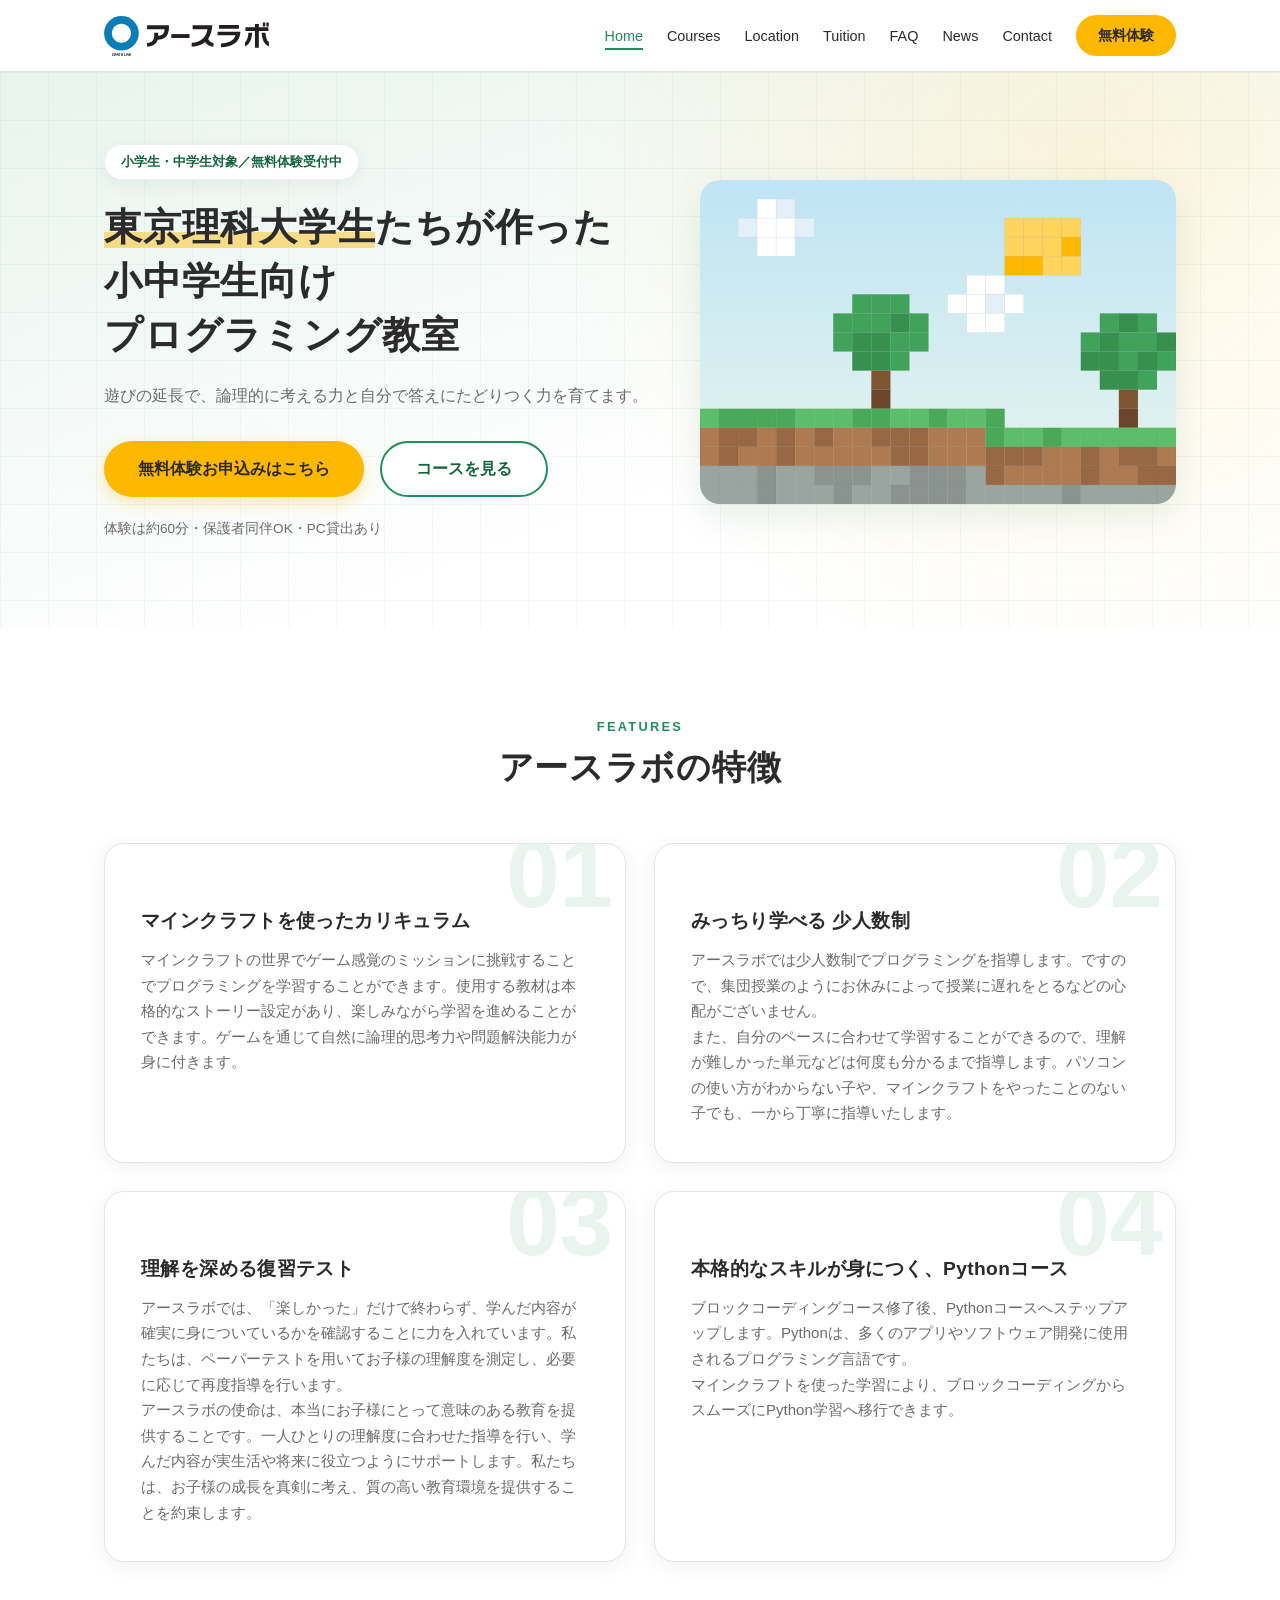
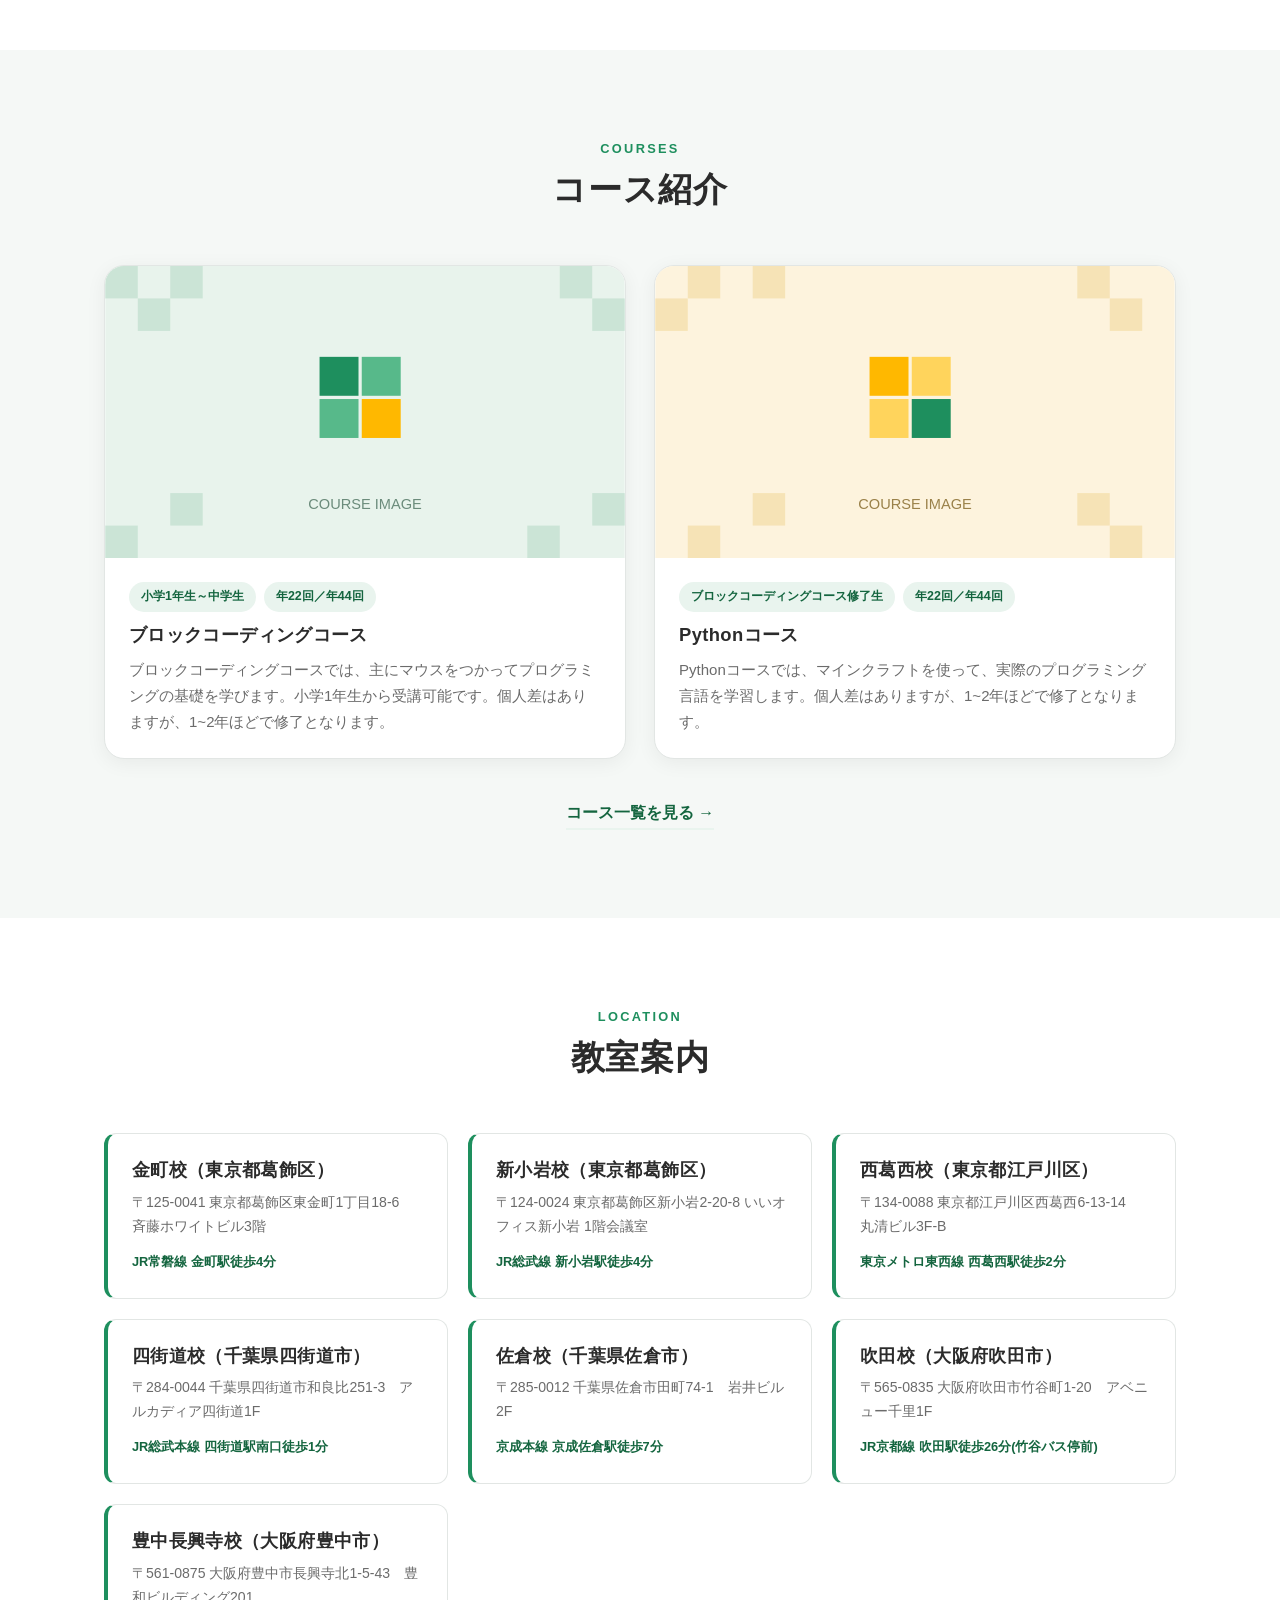
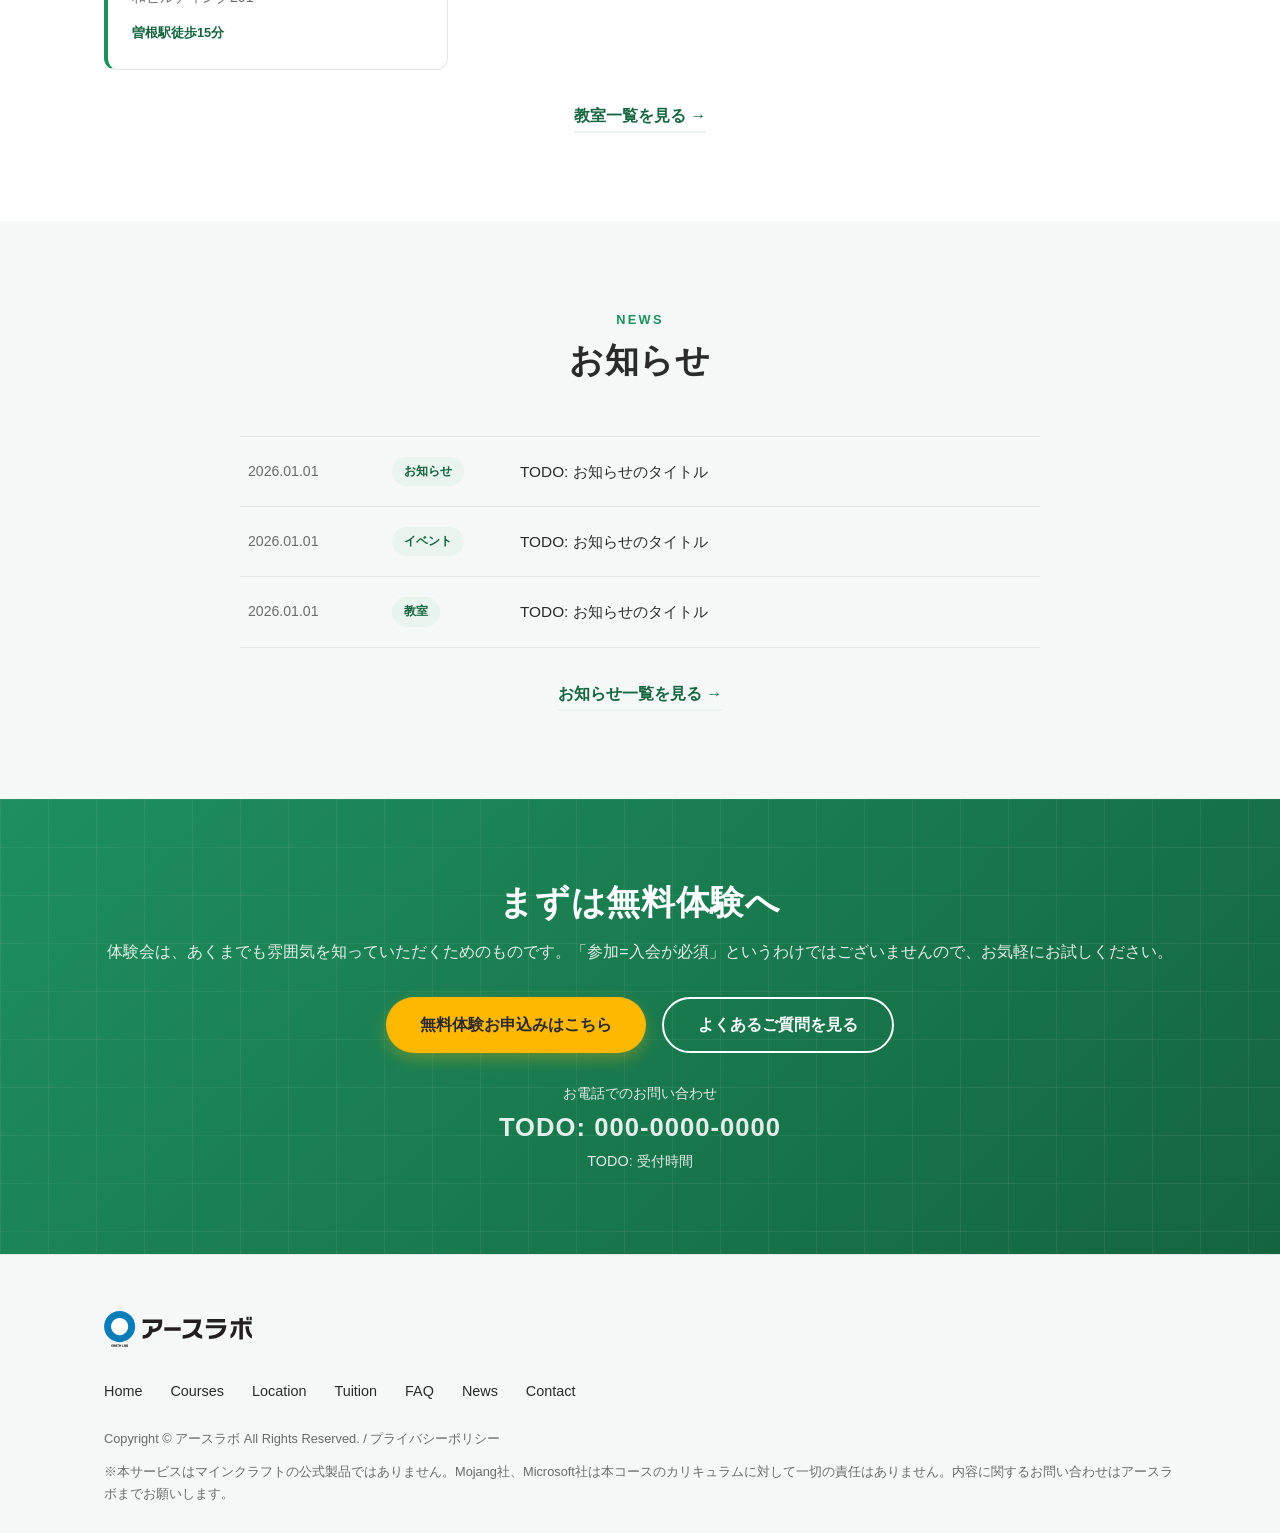
==== index.html @ a2cc14bd "AIコース追加" ====
<!DOCTYPE html>
<html lang="ja">
<head>
  <meta charset="UTF-8" />
  <meta name="viewport" content="width=device-width, initial-scale=1.0" />
  <title>トップページ｜アースラボ</title>
  <meta name="description" content="マインクラフトで学ぶ、アースラボのプログラミングスクール。" />
  <link rel="stylesheet" href="css/reset.css" />
  <link rel="stylesheet" href="css/style.css" />
  <link rel="icon" href="images/logo/favicon.svg" type="image/svg+xml" />
  <link rel="apple-touch-icon" href="images/logo/apple-touch-icon.png" />
</head>
<body>
  <header class="site-header">
    <div class="container">
      <a href="index.html" class="site-logo"><img src="images/logo/earth-lab-logo.svg" alt="アースラボ" width="725" height="176"></a>
      <button class="nav-toggle" aria-label="メニューを開く" aria-expanded="false">
        <span></span><span></span><span></span>
      </button>
      <ul class="site-nav" role="list">
        <li><a href="index.html" aria-current="page">Home</a></li>
        <li><a href="courses.html">Courses</a></li>
        <li><a href="locations.html">Location</a></li>
        <li><a href="tuition.html">Tuition</a></li>
        <li><a href="faq.html">FAQ</a></li>
        <li><a href="news.html">News</a></li>
        <li><a href="contact.html">Contact</a></li>
      </ul>
      <a href="contact.html" class="button button--sm header-cta" data-trial-trigger>無料体験</a>
    </div>
  </header>

  <main>
    <section class="hero">
      <div class="container">
        <div class="hero__copy">
          <p class="hero__badge">小学生・中学生対象／無料体験受付中</p>
          <h1><span class="marker">東京理科大学生</span>たちが作った<br />小中学生向け<br />プログラミング教室</h1>
          <p class="hero__lead">
            遊びの延長で、論理的に考える力と自分で答えにたどりつく力を育てます。
          </p>
          <div class="hero__actions">
            <a href="contact.html" class="button" data-trial-trigger>無料体験お申込みはこちら</a>
            <a href="courses.html" class="button button--ghost">コースを見る</a>
          </div>
          <p class="hero__note">体験は約60分・保護者同伴OK・PC貸出あり</p>
        </div>
        <div class="hero__visual">
          <!-- TODO: 教室・授業風景の写真に差し替える -->
          <img src="images/hero/hero-illustration.svg" alt="ブロックで作られた風景のイラスト" />
        </div>
      </div>
    </section>

    <section class="section">
      <div class="container">
        <div class="section-head">
          <p class="section-head__en">Features</p>
          <h2 class="section-head__ja">アースラボの特徴</h2>
        </div>
        <div class="feature-grid">
          <div class="feature-card">
            <p class="feature-number">01</p>
            <h3>マインクラフトを使ったカリキュラム</h3>
            <p>マインクラフトの世界でゲーム感覚のミッションに挑戦することでプログラミングを学習することができます。使用する教材は本格的なストーリー設定があり、楽しみながら学習を進めることができます。ゲームを通じて自然に論理的思考力や問題解決能力が身に付きます。</p>
          </div>
          <div class="feature-card">
            <p class="feature-number">02</p>
            <h3>みっちり学べる 少人数制</h3>
            <p>アースラボでは少人数制でプログラミングを指導します。ですので、集団授業のようにお休みによって授業に遅れをとるなどの心配がございません。</p>
            <p>また、自分のペースに合わせて学習することができるので、理解が難しかった単元などは何度も分かるまで指導します。パソコンの使い方がわからない子や、マインクラフトをやったことのない子でも、一から丁寧に指導いたします。</p>
          </div>
          <div class="feature-card">
            <p class="feature-number">03</p>
            <h3>理解を深める復習テスト</h3>
            <p>アースラボでは、「楽しかった」だけで終わらず、学んだ内容が確実に身についているかを確認することに力を入れています。私たちは、ペーパーテストを用いてお子様の理解度を測定し、必要に応じて再度指導を行います。</p>
            <p>アースラボの使命は、本当にお子様にとって意味のある教育を提供することです。一人ひとりの理解度に合わせた指導を行い、学んだ内容が実生活や将来に役立つようにサポートします。私たちは、お子様の成長を真剣に考え、質の高い教育環境を提供することを約束します。</p>
          </div>
          <div class="feature-card">
            <p class="feature-number">04</p>
            <h3>本格的なスキルが身につく、Pythonコース</h3>
            <p>ブロックコーディングコース修了後、Pythonコースへステップアップします。Pythonは、多くのアプリやソフトウェア開発に使用されるプログラミング言語です。</p>
            <p>マインクラフトを使った学習により、ブロックコーディングからスムーズにPython学習へ移行できます。</p>
          </div>
        </div>
      </div>
    </section>

    <section class="section section--alt">
      <div class="container">
        <div class="section-head">
          <p class="section-head__en">Courses</p>
          <h2 class="section-head__ja">コース紹介</h2>
        </div>
        <div class="card-grid">
          <div class="card">
            <img src="images/courses/placeholder-01.svg" alt="ブロックコーディングの学習画面" />
            <div class="card-body">
              <div class="tag-list">
                <span class="tag">小学1年生～中学生</span>
                <span class="tag">年22回／年44回</span>
              </div>
              <h3>ブロックコーディングコース</h3>
              <p>ブロックコーディングコースでは、主にマウスをつかってプログラミングの基礎を学びます。小学1年生から受講可能です。個人差はありますが、1~2年ほどで修了となります。</p>
            </div>
          </div>
          <div class="card">
            <img src="images/courses/placeholder-02.svg" alt="Pythonの学習画面" />
            <div class="card-body">
              <div class="tag-list">
                <span class="tag">ブロックコーディングコース修了生</span>
                <span class="tag">年22回／年44回</span>
              </div>
              <h3>Pythonコース</h3>
              <p>Pythonコースでは、マインクラフトを使って、実際のプログラミング言語を学習します。個人差はありますが、1~2年ほどで修了となります。</p>
            </div>
          </div>
        </div>
        <p class="text-center" style="margin-top:40px;"><a href="courses.html" class="link-more">コース一覧を見る →</a></p>
      </div>
    </section>

    <section class="section">
      <div class="container">
        <div class="section-head">
          <p class="section-head__en">Location</p>
          <h2 class="section-head__ja">教室案内</h2>
        </div>
        <div class="location-grid">
          <a href="locations.html" class="location-card">
            <h3>金町校（東京都葛飾区）</h3>
            <p>〒125-0041 東京都葛飾区東金町1丁目18-6　斉藤ホワイトビル3階</p>
            <span class="station">JR常磐線 金町駅徒歩4分</span>
          </a>
          <a href="locations.html" class="location-card">
            <h3>新小岩校（東京都葛飾区）</h3>
            <p>〒124-0024 東京都葛飾区新小岩2-20-8 いいオフィス新小岩 1階会議室</p>
            <span class="station">JR総武線 新小岩駅徒歩4分</span>
          </a>
          <a href="locations.html" class="location-card">
            <h3>西葛西校（東京都江戸川区）</h3>
            <p>〒134-0088 東京都江戸川区西葛西6-13-14　丸清ビル3F-B</p>
            <span class="station">東京メトロ東西線 西葛西駅徒歩2分</span>
          </a>
          <a href="locations.html" class="location-card">
            <h3>四街道校（千葉県四街道市）</h3>
            <p>〒284-0044 千葉県四街道市和良比251-3　アルカディア四街道1F</p>
            <span class="station">JR総武本線 四街道駅南口徒歩1分</span>
          </a>
          <a href="locations.html" class="location-card">
            <h3>佐倉校（千葉県佐倉市）</h3>
            <p>〒285-0012 千葉県佐倉市田町74-1　岩井ビル2F</p>
            <span class="station">京成本線 京成佐倉駅徒歩7分</span>
          </a>
          <a href="locations.html" class="location-card">
            <h3>吹田校（大阪府吹田市）</h3>
            <p>〒565-0835 大阪府吹田市竹谷町1-20　アベニュー千里1F</p>
            <span class="station">JR京都線 吹田駅徒歩26分(竹谷バス停前)</span>
          </a>
          <a href="locations.html" class="location-card">
            <h3>豊中長興寺校（大阪府豊中市）</h3>
            <p>〒561-0875 大阪府豊中市長興寺北1-5-43　豊和ビルディング201</p>
            <span class="station">曽根駅徒歩15分</span>
          </a>
        </div>
        <p class="text-center" style="margin-top:32px;"><a href="locations.html" class="link-more">教室一覧を見る →</a></p>
      </div>
    </section>

    <section class="section section--alt">
      <div class="container">
        <div class="section-head">
          <p class="section-head__en">News</p>
          <h2 class="section-head__ja">お知らせ</h2>
        </div>
        <ul class="news-list" role="list">
          <!-- TODO: 最新のお知らせ3件に差し替える -->
          <li class="news-item">
            <a href="news.html">
              <time datetime="2026-01-01">2026.01.01</time>
              <span class="tag">お知らせ</span>
              <span class="news-title">TODO: お知らせのタイトル</span>
            </a>
          </li>
          <li class="news-item">
            <a href="news.html">
              <time datetime="2026-01-01">2026.01.01</time>
              <span class="tag">イベント</span>
              <span class="news-title">TODO: お知らせのタイトル</span>
            </a>
          </li>
          <li class="news-item">
            <a href="news.html">
              <time datetime="2026-01-01">2026.01.01</time>
              <span class="tag">教室</span>
              <span class="news-title">TODO: お知らせのタイトル</span>
            </a>
          </li>
        </ul>
        <p class="text-center" style="margin-top:32px;"><a href="news.html" class="link-more">お知らせ一覧を見る →</a></p>
      </div>
    </section>

    <section class="cta">
      <div class="container">
        <h2>まずは無料体験へ</h2>
        <p class="cta__lead">体験会は、あくまでも雰囲気を知っていただくためのものです。「参加=入会が必須」というわけではございませんので、お気軽にお試しください。</p>
        <div class="cta__actions">
          <a href="contact.html" class="button" data-trial-trigger>無料体験お申込みはこちら</a>
          <a href="faq.html" class="button button--outline">よくあるご質問を見る</a>
        </div>
        <p class="cta__tel">
          お電話でのお問い合わせ
          <strong>TODO: 000-0000-0000</strong>
          TODO: 受付時間
        </p>
      </div>
    </section>
  </main>

  <footer class="site-footer">
    <div class="container">
      <a href="index.html" class="footer-logo"><img src="images/logo/earth-lab-logo.svg" alt="アースラボ" width="725" height="176"></a>
      <nav aria-label="フッターナビゲーション">
        <a href="index.html">Home</a>
        <a href="courses.html">Courses</a>
        <a href="locations.html">Location</a>
        <a href="tuition.html">Tuition</a>
        <a href="faq.html">FAQ</a>
        <a href="news.html">News</a>
        <a href="contact.html">Contact</a>
      </nav>
      <small>Copyright &copy; アースラボ All Rights Reserved. / <a href="#">プライバシーポリシー</a></small>
      <small class="disclaimer">
        ※本サービスはマインクラフトの公式製品ではありません。Mojang社、Microsoft社は本コースのカリキュラムに対して一切の責任はありません。内容に関するお問い合わせはアースラボまでお願いします。
      </small>
    </div>
  </footer>

  <script src="js/trial-schools.js?v=20260926"></script>
  <script src="js/main.js?v=20260926"></script>
</body>
</html>
---- css/style.css ----
/* ==========================================================================
   アースラボ 共通スタイル
   TODO: ブランドカラー・フォント・実際の画像に合わせて調整すること
   ========================================================================== */

:root {
  /* Colors（仮） */
  --color-primary: #1e8f5e;
  --color-primary-dark: #14653f;
  --color-primary-tint: #e9f4ee;
  --color-accent: #ffb800;
  --color-accent-dark: #e0a000;
  --color-text: #2b2b2b;
  --color-text-light: #6b6b6b;
  --color-bg: #ffffff;
  --color-bg-alt: #f5f8f6;
  --color-border: #e2e6e4;

  /* Type */
  --font-base: "Hiragino Kaku Gothic ProN", "Hiragino Sans", "Noto Sans JP", sans-serif;
  --font-en: "Helvetica Neue", Arial, sans-serif;

  /* Layout */
  --max-width: 1120px;
  --header-height: 72px;
  --radius: 12px;
  --radius-lg: 20px;
  --shadow: 0 4px 20px rgba(0, 0, 0, 0.06);
  --shadow-lg: 0 12px 36px rgba(20, 101, 63, 0.1);
}

body {
  font-family: var(--font-base);
  color: var(--color-text);
  background: var(--color-bg);
}

h1, h2, h3, h4 {
  line-height: 1.4;
  letter-spacing: 0.02em;
}

.container {
  max-width: var(--max-width);
  margin-inline: auto;
  padding-inline: 24px;
}

/* --- Buttons ---------------------------------------------------------- */
.button {
  display: inline-flex;
  align-items: center;
  justify-content: center;
  gap: 8px;
  padding: 15px 34px;
  border-radius: 999px;
  background: var(--color-accent);
  color: var(--color-text);
  font-weight: 700;
  line-height: 1.4;
  box-shadow: 0 6px 16px rgba(255, 184, 0, 0.3);
  transition: transform 0.15s ease, box-shadow 0.15s ease, background 0.15s ease;
}

.button:hover {
  background: var(--color-accent-dark);
  transform: translateY(-2px);
  box-shadow: 0 10px 22px rgba(255, 184, 0, 0.35);
}

.button--outline {
  background: transparent;
  border: 2px solid #fff;
  color: #fff;
  box-shadow: none;
}

.button--outline:hover {
  background: #fff;
  color: var(--color-primary-dark);
  box-shadow: none;
}

/* 白背景の上で使う線ボタン */
.button--ghost {
  background: #fff;
  border: 2px solid var(--color-primary);
  color: var(--color-primary-dark);
  box-shadow: none;
}

.button--ghost:hover {
  background: var(--color-primary-tint);
  box-shadow: none;
}

.button--sm {
  padding: 10px 22px;
  font-size: 0.9rem;
  box-shadow: none;
}

/* テキストリンク（→付き） */
.link-more {
  display: inline-flex;
  align-items: center;
  gap: 6px;
  font-weight: 700;
  color: var(--color-primary-dark);
  border-bottom: 2px solid var(--color-primary-tint);
  padding-bottom: 2px;
  transition: border-color 0.15s ease, gap 0.15s ease;
}

.link-more:hover {
  border-color: var(--color-primary);
  gap: 12px;
}

.text-center {
  text-align: center;
}

/* --- Header / Nav --------------------------------------------------- */
.site-header {
  position: sticky;
  top: 0;
  z-index: 100;
  height: var(--header-height);
  display: flex;
  align-items: center;
  background: rgba(255, 255, 255, 0.94);
  backdrop-filter: blur(8px);
  border-bottom: 1px solid var(--color-border);
}

.site-header .container {
  display: flex;
  align-items: center;
  gap: 24px;
  width: 100%;
}

.site-logo {
  font-weight: 700;
  font-size: 1.25rem;
  color: var(--color-primary-dark);
  margin-right: auto;
  flex-shrink: 0;
}

.site-logo img {
  display: block;
  width: auto;
  height: 40px;
}

@media (max-width: 480px) {
  .site-logo img {
    height: 32px;
  }
}

.site-nav {
  display: flex;
  gap: 24px;
}

.site-nav a {
  position: relative;
  font-size: 0.9rem;
  font-weight: 500;
  white-space: nowrap;
}

.site-nav a::after {
  content: "";
  position: absolute;
  left: 0;
  right: 0;
  bottom: -6px;
  height: 2px;
  background: var(--color-primary);
  transform: scaleX(0);
  transition: transform 0.2s ease;
}

.site-nav a:hover::after,
.site-nav a[aria-current="page"]::after {
  transform: scaleX(1);
}

.site-nav a[aria-current="page"] {
  color: var(--color-primary);
}

.header-cta {
  white-space: nowrap;
}

.nav-toggle {
  display: none;
  flex-direction: column;
  gap: 5px;
  padding: 8px;
}

.nav-toggle span {
  width: 24px;
  height: 2px;
  background: var(--color-text);
  transition: transform 0.2s ease, opacity 0.2s ease;
}

.nav-toggle[aria-expanded="true"] span:nth-child(1) {
  transform: translateY(7px) rotate(45deg);
}

.nav-toggle[aria-expanded="true"] span:nth-child(2) {
  opacity: 0;
}

.nav-toggle[aria-expanded="true"] span:nth-child(3) {
  transform: translateY(-7px) rotate(-45deg);
}

@media (max-width: 1040px) {
  .header-cta {
    display: none;
  }
}

@media (max-width: 860px) {
  .site-nav {
    position: fixed;
    top: var(--header-height);
    left: 0;
    right: 0;
    background: var(--color-bg);
    flex-direction: column;
    gap: 0;
    max-height: 0;
    overflow: hidden;
    border-bottom: 1px solid var(--color-border);
    transition: max-height 0.25s ease;
  }

  .site-nav.is-open {
    max-height: 480px;
  }

  .site-nav a {
    display: block;
    padding: 14px 24px;
    border-top: 1px solid var(--color-border);
  }

  .site-nav a::after {
    display: none;
  }

  .nav-toggle {
    display: flex;
  }
}

/* --- Hero ------------------------------------------------------------ */
.hero {
  position: relative;
  overflow: hidden;
  padding: 72px 0 88px;
  background:
    radial-gradient(circle at 85% 15%, rgba(255, 184, 0, 0.12), transparent 45%),
    linear-gradient(160deg, var(--color-primary-tint), var(--color-bg) 65%);
}

/* 背景のブロック格子（マイクラのモチーフ） */
.hero::before {
  content: "";
  position: absolute;
  inset: 0;
  background-image:
    linear-gradient(rgba(30, 143, 94, 0.06) 1px, transparent 1px),
    linear-gradient(90deg, rgba(30, 143, 94, 0.06) 1px, transparent 1px);
  background-size: 48px 48px;
  pointer-events: none;
}

.hero .container {
  position: relative;
  display: grid;
  grid-template-columns: 1.15fr 1fr;
  align-items: center;
  gap: 48px;
}

.hero__badge {
  display: inline-block;
  padding: 6px 16px;
  border-radius: 999px;
  background: #fff;
  border: 1px solid var(--color-primary-tint);
  color: var(--color-primary-dark);
  font-size: 0.82rem;
  font-weight: 700;
  margin-bottom: 20px;
  box-shadow: var(--shadow);
}

.hero h1 {
  font-size: clamp(1.7rem, 3vw, 2.6rem);
  line-height: 1.4;
  margin-bottom: 20px;
}

.hero h1 .marker {
  background: linear-gradient(transparent 62%, rgba(255, 184, 0, 0.45) 62%);
}

.hero__lead {
  color: var(--color-text-light);
  max-width: 34em;
  margin-bottom: 32px;
}

.hero__actions {
  display: flex;
  flex-wrap: wrap;
  gap: 16px;
}

.hero__note {
  margin-top: 20px;
  font-size: 0.85rem;
  color: var(--color-text-light);
}

.hero__visual {
  border-radius: var(--radius-lg);
  overflow: hidden;
  box-shadow: var(--shadow-lg);
}

.hero__visual img {
  width: 100%;
}

@media (max-width: 860px) {
  .hero {
    padding: 48px 0 64px;
  }

  .hero .container {
    grid-template-columns: 1fr;
    gap: 36px;
  }

  .hero__actions .button {
    flex: 1 1 100%;
  }
}

/* --- Section generic --------------------------------------------------- */
.section {
  padding: 88px 0;
}

.section--alt {
  background: var(--color-bg-alt);
}

.section-head {
  text-align: center;
  margin-bottom: 52px;
}

.section-head__en {
  font-family: var(--font-en);
  font-size: 0.8rem;
  font-weight: 700;
  letter-spacing: 0.18em;
  text-transform: uppercase;
  color: var(--color-primary);
  margin-bottom: 6px;
}

.section-head__ja {
  font-size: clamp(1.5rem, 3vw, 2.1rem);
}

.section-head__lead {
  margin-top: 16px;
  color: var(--color-text-light);
}

/* 旧マークアップ互換 */
.section-title {
  text-align: center;
  font-size: clamp(1.4rem, 3vw, 2rem);
  margin-bottom: 48px;
}

/* --- Features (craft-plus.jp 参考) -------------------------------------- */
.feature-grid {
  display: grid;
  grid-template-columns: repeat(2, 1fr);
  gap: 28px;
}

.feature-card {
  position: relative;
  overflow: hidden;
  background: var(--color-bg);
  border: 1px solid var(--color-border);
  border-radius: var(--radius-lg);
  padding: 64px 36px 36px;
  box-shadow: var(--shadow);
  transition: transform 0.2s ease, box-shadow 0.2s ease;
}

.feature-card:hover {
  transform: translateY(-4px);
  box-shadow: var(--shadow-lg);
}

/* 背景に大きく敷く連番 */
.feature-card .feature-number {
  position: absolute;
  top: -18px;
  right: 12px;
  font-family: var(--font-en);
  font-size: 6rem;
  font-weight: 700;
  line-height: 1;
  color: var(--color-primary-tint);
  pointer-events: none;
}

.feature-card h3 {
  position: relative;
  font-size: 1.2rem;
  margin-bottom: 12px;
}

.feature-card p {
  position: relative;
  color: var(--color-text-light);
  font-size: 0.94rem;
}

@media (max-width: 720px) {
  .feature-grid {
    grid-template-columns: 1fr;
    gap: 20px;
  }

  .feature-card {
    padding: 64px 24px 28px;
  }
}

/* --- Cards / Locations / Courses ---------------------------------------- */
.card-grid {
  display: grid;
  grid-template-columns: repeat(auto-fit, minmax(280px, 1fr));
  gap: 28px;
}

.card {
  display: flex;
  flex-direction: column;
  border: 1px solid var(--color-border);
  border-radius: var(--radius-lg);
  overflow: hidden;
  background: var(--color-bg);
  box-shadow: var(--shadow);
  transition: transform 0.2s ease, box-shadow 0.2s ease;
}

.card:hover {
  transform: translateY(-4px);
  box-shadow: var(--shadow-lg);
}

.card img {
  aspect-ratio: 16 / 9;
  object-fit: cover;
  width: 100%;
}

.card-body {
  padding: 24px;
  display: flex;
  flex-direction: column;
  gap: 10px;
  flex: 1;
}

.card-body h3 {
  font-size: 1.15rem;
}

.card-body p {
  color: var(--color-text-light);
  font-size: 0.94rem;
}

.tag-list {
  display: flex;
  flex-wrap: wrap;
  gap: 8px;
}

.tag {
  display: inline-block;
  padding: 4px 12px;
  border-radius: 999px;
  background: var(--color-primary-tint);
  color: var(--color-primary-dark);
  font-size: 0.78rem;
  font-weight: 700;
}

/* 詳細モーダルを開くカード：ボタンの当たり判定をカード全体に広げる */
.card--clickable {
  position: relative;
  cursor: pointer;
}

.card__more {
  align-self: flex-start;
  margin-top: auto;
  padding-bottom: 2px;
  border-bottom: 2px solid var(--color-primary-tint);
  color: var(--color-primary-dark);
  font-weight: 700;
  font-size: 0.94rem;
  transition: border-color 0.15s ease;
}

.card__more::before {
  content: "";
  position: absolute;
  inset: 0;
}

.card__more::after {
  content: " →";
}

.card--clickable:hover .card__more {
  border-color: var(--color-primary);
}

.card__more:focus-visible {
  outline: none;
}

.card--clickable:has(.card__more:focus-visible) {
  outline: 3px solid var(--color-primary);
  outline-offset: 3px;
}

/* --- 教室案内 ------------------------------------------------------------ */
.location-grid {
  display: grid;
  grid-template-columns: repeat(auto-fit, minmax(260px, 1fr));
  gap: 20px;
}

.location-card {
  display: block;
  background: #fff;
  border: 1px solid var(--color-border);
  border-left: 4px solid var(--color-primary);
  border-radius: var(--radius);
  padding: 24px;
  transition: transform 0.2s ease, box-shadow 0.2s ease;
}

.location-card:hover {
  transform: translateY(-3px);
  box-shadow: var(--shadow);
}

.location-card h3 {
  font-size: 1.1rem;
  margin-bottom: 8px;
}

.location-card p {
  font-size: 0.88rem;
  color: var(--color-text-light);
}

.location-card .station {
  display: inline-block;
  margin-top: 12px;
  font-size: 0.8rem;
  font-weight: 700;
  color: var(--color-primary-dark);
}

/* --- お知らせ ------------------------------------------------------------ */
.news-list {
  max-width: 800px;
  margin-inline: auto;
  border-top: 1px solid var(--color-border);
}

.news-item {
  border-bottom: 1px solid var(--color-border);
}

.news-item a {
  display: grid;
  grid-template-columns: 8em 7em 1fr;
  align-items: center;
  gap: 16px;
  padding: 20px 8px;
  transition: background 0.15s ease;
}

.news-item a:hover {
  background: var(--color-bg-alt);
}

.news-item time {
  font-family: var(--font-en);
  font-size: 0.88rem;
  color: var(--color-text-light);
}

.news-item .tag {
  justify-self: start;
}

.news-item .news-title {
  font-size: 0.96rem;
}

@media (max-width: 640px) {
  .news-item a {
    grid-template-columns: auto 1fr;
    row-gap: 8px;
  }

  .news-item .news-title {
    grid-column: 1 / -1;
  }
}

/* --- CTA ---------------------------------------------------------------- */
.cta {
  position: relative;
  overflow: hidden;
  text-align: center;
  padding: 80px 0;
  background: linear-gradient(135deg, var(--color-primary), var(--color-primary-dark));
  color: #fff;
}

.cta::before {
  content: "";
  position: absolute;
  inset: 0;
  background-image:
    linear-gradient(rgba(255, 255, 255, 0.06) 1px, transparent 1px),
    linear-gradient(90deg, rgba(255, 255, 255, 0.06) 1px, transparent 1px);
  background-size: 48px 48px;
}

.cta .container {
  position: relative;
}

.cta h2 {
  font-size: clamp(1.5rem, 3vw, 2.1rem);
  margin-bottom: 12px;
}

.cta__lead {
  margin-bottom: 32px;
  color: rgba(255, 255, 255, 0.88);
}

.cta__actions {
  display: flex;
  flex-wrap: wrap;
  gap: 16px;
  justify-content: center;
}

.cta__tel {
  margin-top: 28px;
  font-size: 0.9rem;
  color: rgba(255, 255, 255, 0.88);
}

.cta__tel strong {
  display: block;
  font-family: var(--font-en);
  font-size: 1.6rem;
  letter-spacing: 0.04em;
}

/* --- Footer --------------------------------------------------------------- */
.site-footer {
  padding: 56px 0 28px;
  background: var(--color-bg-alt);
  border-top: 1px solid var(--color-border);
}

.footer-logo {
  display: inline-block;
  margin-bottom: 24px;
}

.footer-logo img {
  display: block;
  width: auto;
  height: 36px;
}

.site-footer nav {
  display: flex;
  flex-wrap: wrap;
  gap: 16px 28px;
  margin-bottom: 24px;
  font-size: 0.9rem;
}

.site-footer nav a:hover {
  color: var(--color-primary);
}

.site-footer small {
  display: block;
  color: var(--color-text-light);
  font-size: 0.8rem;
}

.site-footer .disclaimer {
  margin-top: 12px;
  line-height: 1.7;
}

/* ==========================================================================
   下層ページ用コンポーネント
   ========================================================================== */

/* --- ページ見出し帯 -------------------------------------------------- */
.page-hero {
  position: relative;
  overflow: hidden;
  padding: 56px 0 52px;
  background: linear-gradient(160deg, var(--color-primary-tint), var(--color-bg) 70%);
  border-bottom: 1px solid var(--color-border);
}

.page-hero::before {
  content: "";
  position: absolute;
  inset: 0;
  background-image:
    linear-gradient(rgba(30, 143, 94, 0.06) 1px, transparent 1px),
    linear-gradient(90deg, rgba(30, 143, 94, 0.06) 1px, transparent 1px);
  background-size: 48px 48px;
  pointer-events: none;
}

.page-hero .container {
  position: relative;
  text-align: center;
}

.page-hero__en {
  font-family: var(--font-en);
  font-size: 0.8rem;
  font-weight: 700;
  letter-spacing: 0.18em;
  text-transform: uppercase;
  color: var(--color-primary);
  margin-bottom: 6px;
}

.page-hero h1 {
  font-size: clamp(1.6rem, 3.4vw, 2.4rem);
}

.breadcrumb {
  display: flex;
  flex-wrap: wrap;
  justify-content: center;
  gap: 8px;
  margin-bottom: 18px;
  font-size: 0.8rem;
  color: var(--color-text-light);
}

.breadcrumb li + li::before {
  content: "›";
  margin-right: 8px;
}

.breadcrumb a:hover {
  color: var(--color-primary);
}

/* --- 本文まわり ------------------------------------------------------ */
.prose {
  max-width: 760px;
  margin-inline: auto;
}

.prose p + p {
  margin-top: 1.3em;
}

.prose h3 {
  margin: 2em 0 0.8em;
  font-size: 1.25rem;
}

.note {
  max-width: 820px;
  margin: 36px auto 0;
  padding: 20px 24px;
  background: var(--color-primary-tint);
  border-radius: var(--radius);
  font-size: 0.88rem;
  color: var(--color-text-light);
}

.note strong {
  display: block;
  margin-bottom: 6px;
  color: var(--color-text);
}

/* --- 画像＋テキストの交互レイアウト ----------------------------------- */
.media-row {
  display: grid;
  grid-template-columns: 1fr 1fr;
  gap: 48px;
  align-items: center;
}

.media-row + .media-row {
  margin-top: 64px;
}

.media-row__figure img {
  width: 100%;
  border-radius: var(--radius-lg);
  box-shadow: var(--shadow);
}

.media-row h3 {
  font-size: 1.35rem;
  margin-bottom: 14px;
}

.media-row p {
  color: var(--color-text-light);
}

.media-row p + p {
  margin-top: 1.2em;
}

.media-row--reverse .media-row__figure {
  order: 2;
}

@media (max-width: 860px) {
  .media-row {
    grid-template-columns: 1fr;
    gap: 28px;
  }

  .media-row--reverse .media-row__figure {
    order: 0;
  }
}

/* --- 代表プロフィール ------------------------------------------------ */
.profile-card {
  display: grid;
  grid-template-columns: 220px 1fr;
  gap: 32px;
  align-items: start;
  max-width: 880px;
  margin-inline: auto;
  padding: 32px;
  background: #fff;
  border: 1px solid var(--color-border);
  border-radius: var(--radius-lg);
  box-shadow: var(--shadow);
}

.profile-card img {
  width: 100%;
  border-radius: var(--radius);
}

/* ブロック名で修飾しているのは、`.profile-card p` に確実に勝たせるため */
.profile-card .profile-card__role {
  font-size: 0.82rem;
  font-weight: 700;
  color: var(--color-primary);
  margin-bottom: 4px;
}

.profile-card .profile-card__name {
  font-size: 1.2rem;
  margin-bottom: 16px;
}

.profile-card p {
  color: var(--color-text-light);
}

@media (max-width: 640px) {
  .profile-card {
    grid-template-columns: 1fr;
    gap: 24px;
    padding: 24px;
  }
}

/* --- 指導の流れ（ステップ） ------------------------------------------- */
.step-list {
  display: grid;
  gap: 20px;
  max-width: 820px;
  margin-inline: auto;
}

.step-item {
  position: relative;
  display: grid;
  grid-template-columns: 56px 1fr;
  gap: 20px;
  align-items: start;
  padding: 24px 28px;
  background: #fff;
  border: 1px solid var(--color-border);
  border-radius: var(--radius);
}

/* ステップ間をつなぐ縦線 */
.step-item:not(:last-child)::after {
  content: "";
  position: absolute;
  left: 55px;
  bottom: -20px;
  width: 2px;
  height: 20px;
  background: var(--color-primary-tint);
}

/* ブロック名で修飾しているのは、`.step-item p` に確実に勝たせるため */
.step-item .step-item__num {
  display: grid;
  place-items: center;
  width: 56px;
  height: 56px;
  border-radius: 50%;
  background: var(--color-primary);
  color: #fff;
  font-family: var(--font-en);
  font-weight: 700;
  font-size: 1.15rem;
}

.step-item h3 {
  font-size: 1.1rem;
  margin: 12px 0 8px;
}

.step-item p {
  color: var(--color-text-light);
  font-size: 0.94rem;
}

@media (max-width: 560px) {
  .step-item {
    grid-template-columns: 44px 1fr;
    gap: 16px;
    padding: 20px;
  }

  .step-item .step-item__num {
    width: 44px;
    height: 44px;
    font-size: 1rem;
  }

  .step-item:not(:last-child)::after {
    left: 41px;
  }

  .step-item h3 {
    margin-top: 8px;
  }
}

/* --- 料金プラン ------------------------------------------------------- */
.price-grid {
  display: grid;
  grid-template-columns: repeat(auto-fit, minmax(260px, 1fr));
  gap: 24px;
}

.price-card {
  display: flex;
  flex-direction: column;
  padding: 36px 28px 32px;
  background: #fff;
  border: 1px solid var(--color-border);
  border-radius: var(--radius-lg);
  box-shadow: var(--shadow);
  text-align: center;
}

.price-card--featured {
  position: relative;
  border-color: var(--color-primary);
  box-shadow: var(--shadow-lg);
}

.price-card--featured::before {
  content: "おすすめ";
  position: absolute;
  top: -13px;
  left: 50%;
  transform: translateX(-50%);
  padding: 4px 18px;
  border-radius: 999px;
  background: var(--color-primary);
  color: #fff;
  font-size: 0.75rem;
  font-weight: 700;
}

.price-card__name {
  font-size: 1.15rem;
  margin-bottom: 4px;
}

.price-card__target {
  font-size: 0.85rem;
  color: var(--color-text-light);
  margin-bottom: 18px;
}

.price-card__price {
  font-family: var(--font-en);
  font-size: 2.1rem;
  font-weight: 700;
  line-height: 1.2;
  color: var(--color-primary-dark);
}

.price-card__price span {
  font-family: var(--font-base);
  font-size: 0.85rem;
  font-weight: 400;
  color: var(--color-text-light);
}

.price-card__list {
  display: grid;
  gap: 10px;
  margin-top: 22px;
  padding-top: 22px;
  border-top: 1px solid var(--color-border);
  text-align: left;
  font-size: 0.9rem;
  color: var(--color-text-light);
}

.price-card__list li {
  position: relative;
  padding-left: 24px;
}

.price-card__list li::before {
  content: "✓";
  position: absolute;
  left: 0;
  color: var(--color-primary);
  font-weight: 700;
}

/* --- 表（料金内訳） -------------------------------------------------- */
.table-wrap {
  overflow-x: auto;
  border: 1px solid var(--color-border);
  border-radius: var(--radius);
  background: #fff;
}

.data-table {
  min-width: 620px;
  font-size: 0.92rem;
}

.data-table th,
.data-table td {
  padding: 14px 18px;
  text-align: left;
  border-bottom: 1px solid var(--color-border);
}

.data-table thead th {
  background: var(--color-primary-tint);
  color: var(--color-primary-dark);
  font-weight: 700;
  white-space: nowrap;
}

.data-table tbody th {
  background: var(--color-bg-alt);
  font-weight: 700;
  white-space: nowrap;
}

.data-table tbody tr:last-child th,
.data-table tbody tr:last-child td {
  border-bottom: 0;
}

.table-hint {
  margin-top: 10px;
  font-size: 0.8rem;
  color: var(--color-text-light);
}

@media (min-width: 861px) {
  .table-hint {
    display: none;
  }
}

/* --- FAQ（アコーディオン） -------------------------------------------- */
.faq-list {
  display: grid;
  gap: 16px;
  max-width: 820px;
  margin-inline: auto;
}

.faq-item {
  background: #fff;
  border: 1px solid var(--color-border);
  border-radius: var(--radius);
  overflow: hidden;
}

.faq-item summary {
  display: flex;
  align-items: flex-start;
  gap: 14px;
  padding: 20px 24px;
  font-weight: 700;
  cursor: pointer;
  list-style: none;
}

.faq-item summary::-webkit-details-marker {
  display: none;
}

.faq-item summary::before {
  content: "Q";
  flex: 0 0 auto;
  display: grid;
  place-items: center;
  width: 28px;
  height: 28px;
  border-radius: 8px;
  background: var(--color-primary);
  color: #fff;
  font-family: var(--font-en);
  font-size: 0.9rem;
}

/* 開閉を示すシェブロン */
.faq-item summary::after {
  content: "";
  flex: 0 0 auto;
  width: 9px;
  height: 9px;
  margin: 6px 0 0 auto;
  border-right: 2px solid var(--color-primary);
  border-bottom: 2px solid var(--color-primary);
  transform: rotate(45deg);
  transition: transform 0.2s ease;
}

.faq-item[open] summary::after {
  transform: rotate(-135deg);
}

.faq-item summary:hover {
  background: var(--color-bg-alt);
}

.faq-answer {
  display: flex;
  gap: 14px;
  padding: 0 24px 22px;
  color: var(--color-text-light);
  font-size: 0.94rem;
}

.faq-answer::before {
  content: "A";
  flex: 0 0 auto;
  display: grid;
  place-items: center;
  width: 28px;
  height: 28px;
  border-radius: 8px;
  background: var(--color-accent);
  color: var(--color-text);
  font-family: var(--font-en);
  font-size: 0.9rem;
  font-weight: 700;
}

/* --- 教室詳細 --------------------------------------------------------- */
.location-detail {
  background: #fff;
  border: 1px solid var(--color-border);
  border-radius: var(--radius-lg);
  overflow: hidden;
  box-shadow: var(--shadow);
}

.location-detail + .location-detail {
  margin-top: 40px;
}

.location-detail__body {
  padding: 28px 32px;
}

.location-detail__body h2 {
  font-size: 1.35rem;
  margin-bottom: 18px;
}

.map-embed {
  border-top: 1px solid var(--color-border);
}

.map-embed iframe {
  display: block;
  width: 100%;
  height: 320px;
  border: 0;
}

.info-list {
  display: grid;
  grid-template-columns: 6em 1fr;
  gap: 10px 16px;
  font-size: 0.92rem;
}

.info-list dt {
  font-weight: 700;
  color: var(--color-primary-dark);
}

.info-list dd {
  color: var(--color-text-light);
}

@media (max-width: 720px) {
  .location-detail__body {
    padding: 24px;
  }

  .map-embed iframe {
    height: 260px;
  }

  .info-list {
    grid-template-columns: 5em 1fr;
  }
}

/* --- ページネーション -------------------------------------------------- */
.pagination {
  display: flex;
  justify-content: center;
  flex-wrap: wrap;
  gap: 8px;
  margin-top: 44px;
}

.pagination a,
.pagination span {
  display: grid;
  place-items: center;
  min-width: 42px;
  height: 42px;
  padding: 0 12px;
  border: 1px solid var(--color-border);
  border-radius: 10px;
  background: #fff;
  font-size: 0.9rem;
}

.pagination a:hover {
  border-color: var(--color-primary);
  color: var(--color-primary);
}

.pagination .is-current {
  background: var(--color-primary);
  border-color: var(--color-primary);
  color: #fff;
  font-weight: 700;
}

/* --- フォーム ---------------------------------------------------------- */
.contact-tel {
  max-width: 640px;
  margin: 0 auto 48px;
  padding: 32px;
  text-align: center;
  background: #fff;
  border: 1px solid var(--color-border);
  border-radius: var(--radius-lg);
  box-shadow: var(--shadow);
}

.contact-tel__label {
  font-size: 0.88rem;
  color: var(--color-text-light);
}

.contact-tel__num {
  font-family: var(--font-en);
  font-size: clamp(1.7rem, 4vw, 2.2rem);
  font-weight: 700;
  letter-spacing: 0.04em;
  color: var(--color-primary-dark);
}

.form {
  display: grid;
  gap: 22px;
  max-width: 640px;
  margin-inline: auto;
}

.form-field {
  display: grid;
  gap: 8px;
}

.form-label {
  display: flex;
  align-items: center;
  gap: 8px;
  font-size: 0.92rem;
  font-weight: 700;
}

.badge-required,
.badge-optional {
  padding: 2px 8px;
  border-radius: 4px;
  font-size: 0.7rem;
  font-weight: 700;
}

.badge-required {
  background: var(--color-accent);
  color: var(--color-text);
}

.badge-optional {
  background: var(--color-bg-alt);
  color: var(--color-text-light);
}

.form input,
.form select,
.form textarea {
  width: 100%;
  padding: 13px 14px;
  background: #fff;
  border: 1px solid var(--color-border);
  border-radius: 10px;
  transition: border-color 0.15s ease, box-shadow 0.15s ease;
}

.form input:focus,
.form select:focus,
.form textarea:focus {
  outline: none;
  border-color: var(--color-primary);
  box-shadow: 0 0 0 3px rgba(30, 143, 94, 0.15);
}

.form textarea {
  resize: vertical;
}

.form-note {
  font-size: 0.82rem;
  color: var(--color-text-light);
}

.form-consent {
  display: flex;
  align-items: flex-start;
  gap: 10px;
  font-size: 0.9rem;
}

.form-consent input {
  width: auto;
  margin-top: 4px;
}

.form-actions {
  margin-top: 8px;
  text-align: center;
}

/* --- 無料体験モーダル（校舎一覧） -------------------------------------- */
.trial-modal {
  position: fixed;
  inset: 0;
  z-index: 200;
  display: none;
  overflow-y: auto;
  padding: 24px 16px;
}

.trial-modal.is-open {
  display: block;
}

/* モーダル表示中は背面をスクロールさせない */
body.is-modal-open {
  overflow: hidden;
}

.trial-modal__overlay {
  position: fixed;
  inset: 0;
  background: rgba(20, 45, 34, 0.55);
}

.trial-modal__panel {
  position: relative;
  width: min(920px, 100%);
  margin-inline: auto;
  padding: 44px 48px 48px;
  background: #fff;
  border-radius: var(--radius-lg);
  box-shadow: 0 24px 60px rgba(0, 0, 0, 0.28);
  text-align: center;
}

.trial-modal__close {
  position: absolute;
  top: 14px;
  right: 14px;
  width: 40px;
  height: 40px;
  border-radius: 50%;
  color: var(--color-text-light);
  transition: background 0.15s ease, color 0.15s ease;
}

.trial-modal__close::before,
.trial-modal__close::after {
  content: "";
  position: absolute;
  top: 50%;
  left: 50%;
  width: 18px;
  height: 2px;
  background: currentColor;
}

.trial-modal__close::before {
  transform: translate(-50%, -50%) rotate(45deg);
}

.trial-modal__close::after {
  transform: translate(-50%, -50%) rotate(-45deg);
}

.trial-modal__close:hover {
  background: var(--color-bg-alt);
  color: var(--color-text);
}

.trial-modal__en {
  font-family: var(--font-en);
  font-size: 0.8rem;
  font-weight: 700;
  letter-spacing: 0.18em;
  text-transform: uppercase;
  color: var(--color-primary);
  margin-bottom: 6px;
}

.trial-modal__title {
  font-size: clamp(1.3rem, 3vw, 1.7rem);
}

.trial-modal__lead {
  margin-top: 10px;
  margin-bottom: 32px;
  font-size: 0.94rem;
  color: var(--color-text-light);
}

.trial-school-grid {
  display: grid;
  grid-template-columns: repeat(2, 1fr);
  gap: 28px 40px;
  text-align: left;
}

/* 校舎名：グレーの罫線の上に、左側だけアクセント色の線を重ねる */
.trial-school__name {
  position: relative;
  padding-bottom: 10px;
  border-bottom: 1px solid var(--color-border);
  font-size: 1.15rem;
}

.trial-school__name::after {
  content: "";
  position: absolute;
  left: 0;
  bottom: -1px;
  width: 30%;
  height: 2px;
  background: var(--color-primary);
}

.trial-school__button {
  display: block;
  margin: 20px auto 0;
  width: min(340px, 100%);
  padding: 16px 20px;
  border-radius: var(--radius);
  background: var(--color-accent);
  color: var(--color-text);
  font-weight: 700;
  font-size: 0.95rem;
  text-align: center;
  box-shadow: 0 6px 16px rgba(255, 184, 0, 0.28);
  transition: transform 0.15s ease, box-shadow 0.15s ease, background 0.15s ease;
}

.trial-school__button:hover {
  background: var(--color-accent-dark);
  transform: translateY(-2px);
  box-shadow: 0 10px 22px rgba(255, 184, 0, 0.34);
}

/* URL未設定の校舎 */
.trial-school__button.is-disabled {
  background: var(--color-bg-alt);
  color: var(--color-text-light);
  box-shadow: none;
  cursor: default;
  transform: none;
}

@media (max-width: 720px) {
  .trial-modal__panel {
    padding: 40px 24px 32px;
  }

  .trial-school-grid {
    grid-template-columns: 1fr;
    gap: 24px;
  }
}

/* --- コース詳細モーダル（.trial-modal の見た目を流用） --------------------- */
.course-modal .trial-modal__panel {
  text-align: left;
}

.course-modal .trial-modal__en,
.course-modal .trial-modal__title {
  text-align: center;
}

.course-modal .prose {
  margin-top: 24px;
}

.course-modal__heading {
  margin: 40px 0 20px;
  padding-left: 12px;
  border-left: 4px solid var(--color-primary);
  font-size: 1.2rem;
}

.course-modal .feature-grid {
  gap: 16px;
}

.course-modal .feature-card {
  padding: 44px 24px 24px;
  box-shadow: none;
}

.course-modal .feature-card:hover {
  transform: none;
}

.course-modal .feature-card .feature-number {
  top: -10px;
  font-size: 4rem;
}

.course-modal .step-list,
.course-modal .note {
  max-width: none;
}

@media (max-width: 720px) {
  .course-modal .step-item {
    grid-template-columns: 44px 1fr;
    gap: 14px;
    padding: 18px;
  }

  .course-modal .step-item .step-item__num {
    width: 44px;
    height: 44px;
    font-size: 1rem;
  }

  .course-modal .step-item:not(:last-child)::after {
    left: 39px;
  }

  .course-modal .step-item h3 {
    margin-top: 8px;
  }
}

/* 文章の中に混ぜて使うリンク */
.link-inline {
  color: var(--color-primary-dark);
  font-weight: 700;
  text-decoration: underline;
  text-underline-offset: 3px;
}

.link-inline:hover {
  color: var(--color-primary);
}
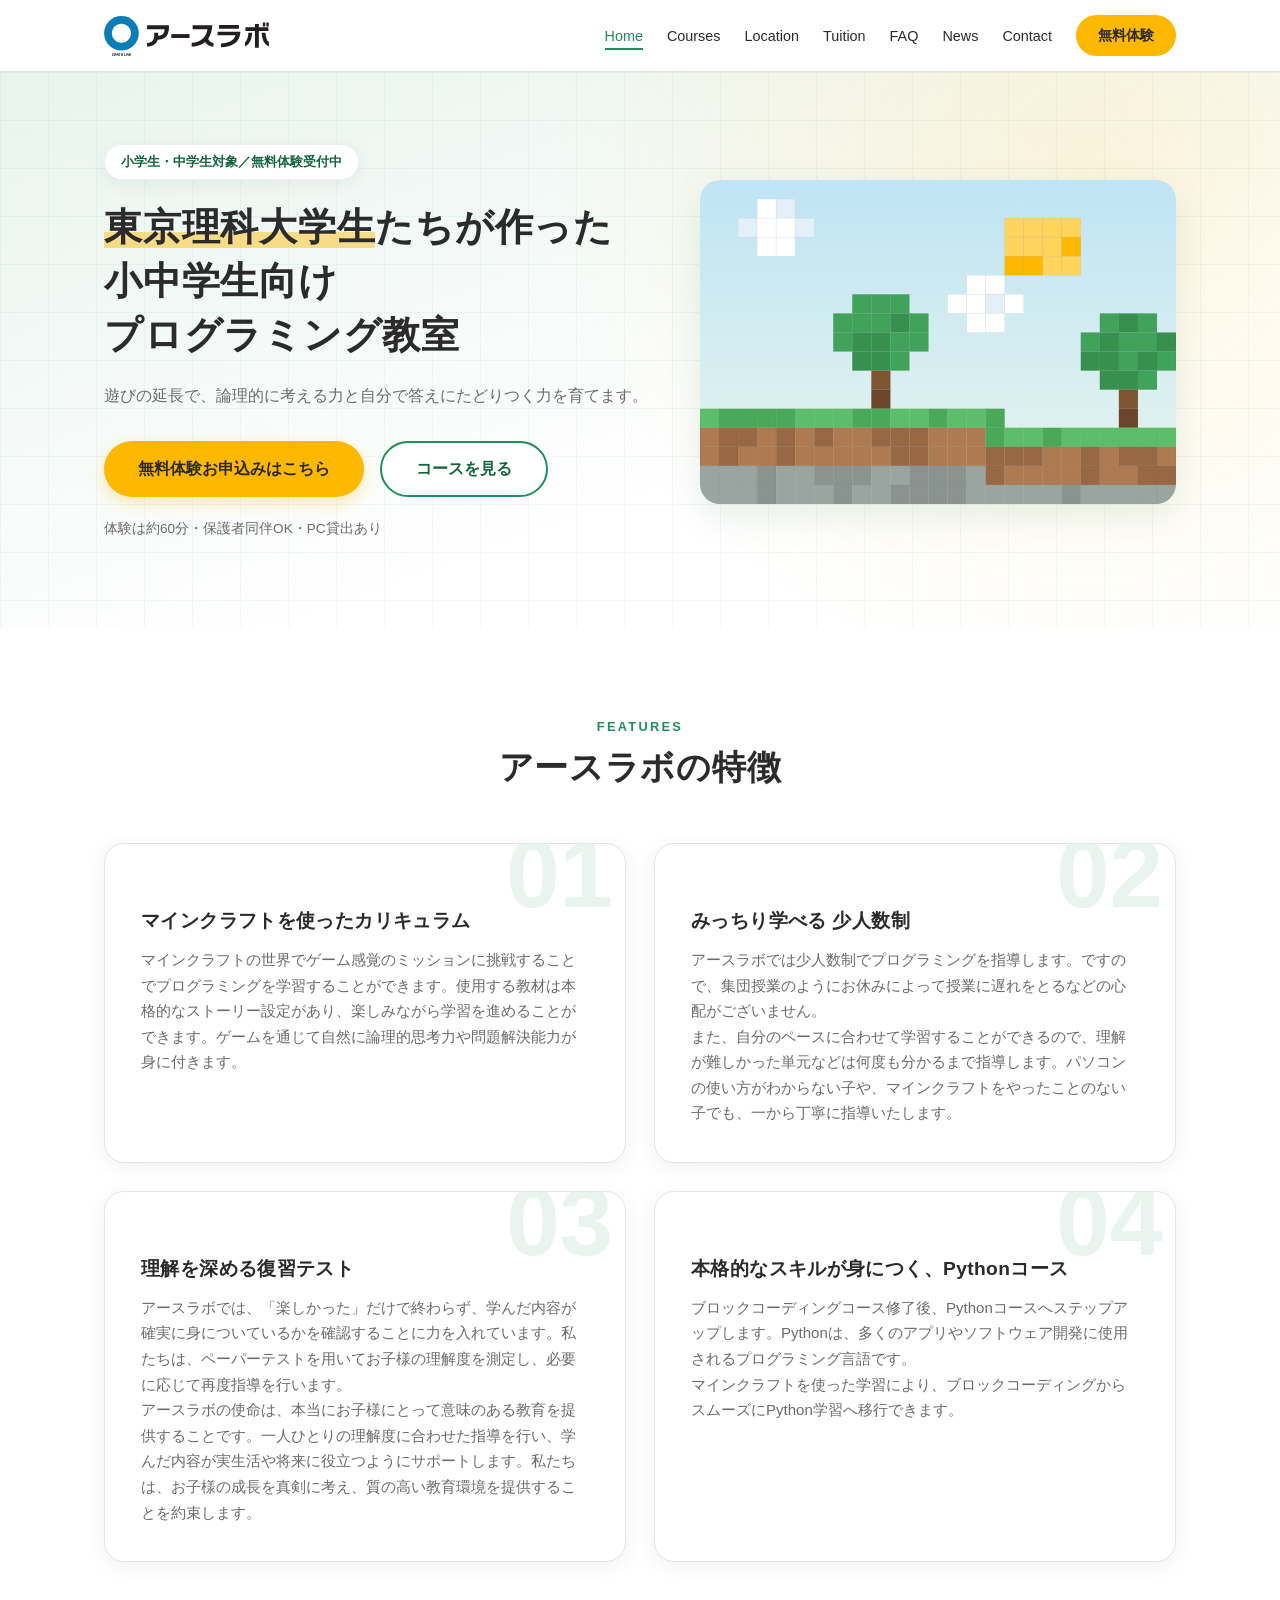
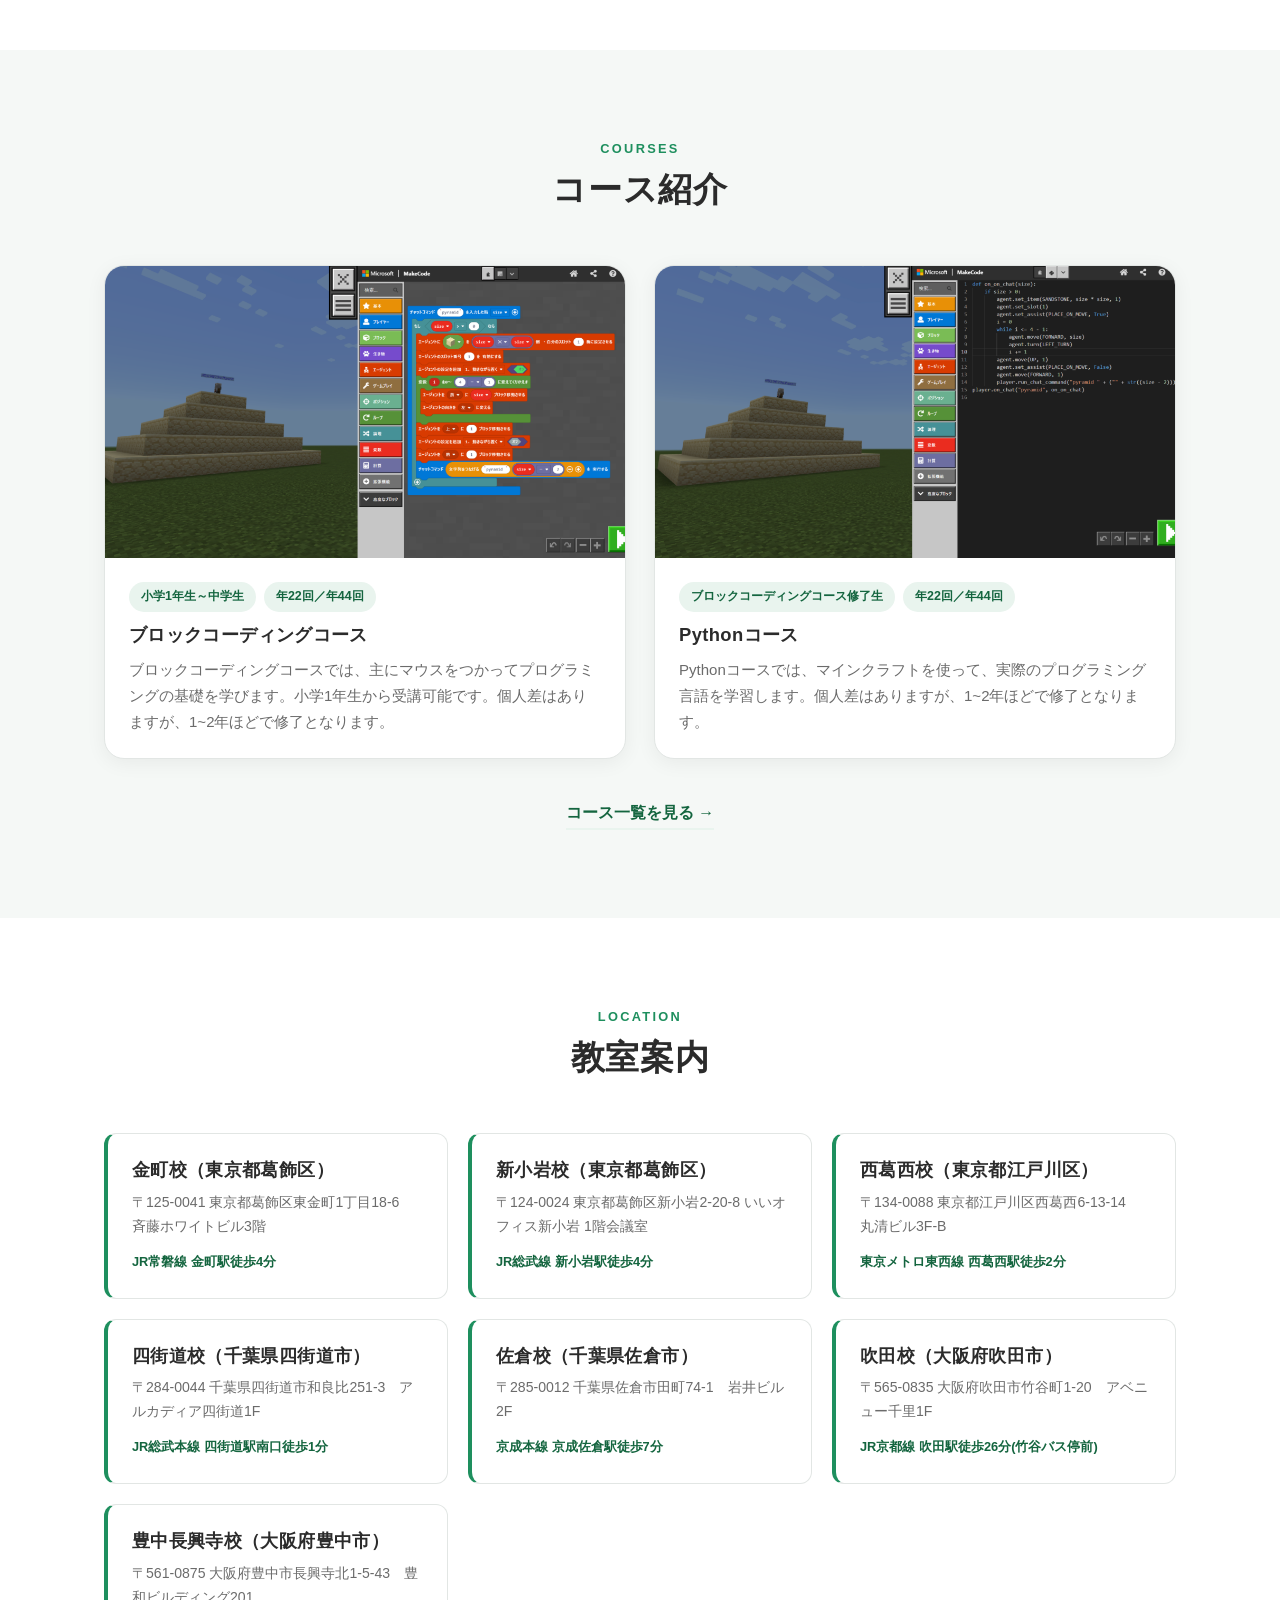
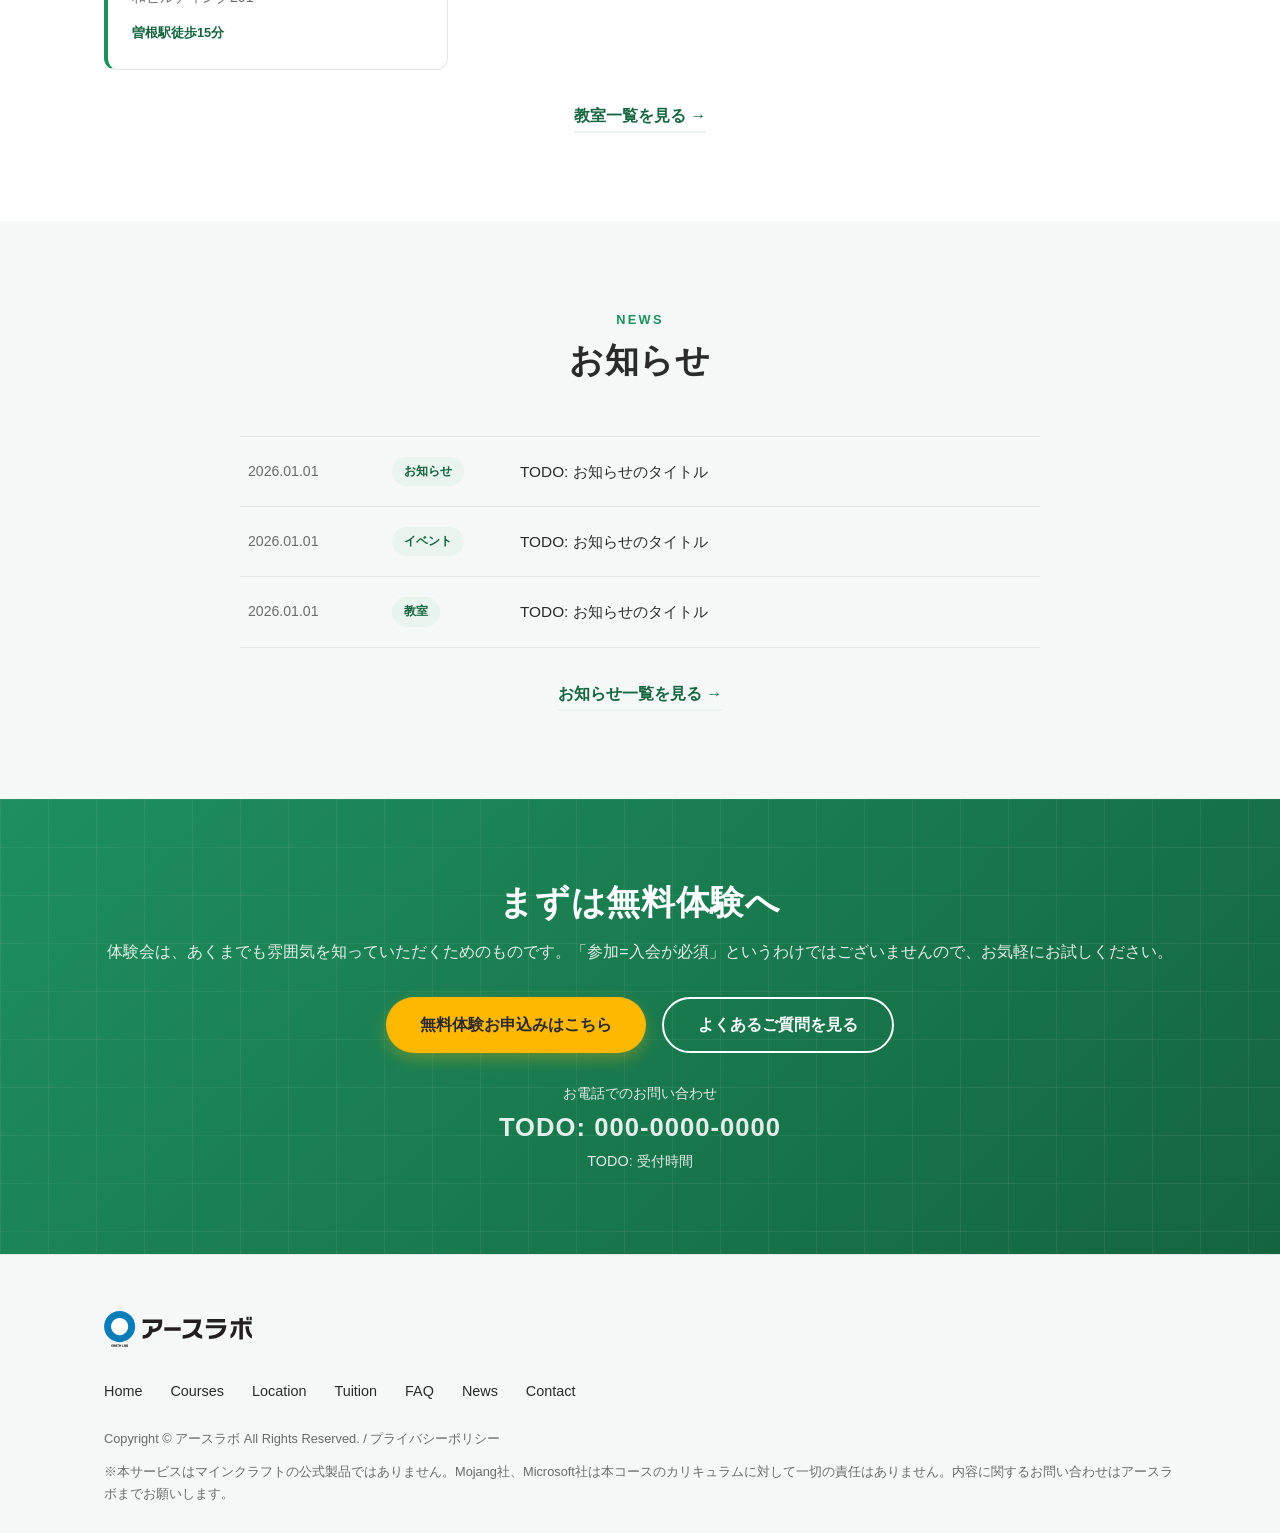
==== commit 2d5745de: "AIコース追加" ====
--- a/index.html
+++ b/index.html
@@ -94,7 +94,7 @@
         </div>
         <div class="card-grid">
           <div class="card">
-            <img src="images/courses/placeholder-01.svg" alt="ブロックコーディングの学習画面" />
+            <img src="images/courses/courses_block.png" alt="ブロックコーディングの学習画面" />
             <div class="card-body">
               <div class="tag-list">
                 <span class="tag">小学1年生～中学生</span>
@@ -105,7 +105,7 @@
             </div>
           </div>
           <div class="card">
-            <img src="images/courses/placeholder-02.svg" alt="Pythonの学習画面" />
+            <img src="images/courses/courses_python.png" alt="Pythonの学習画面" />
             <div class="card-body">
               <div class="tag-list">
                 <span class="tag">ブロックコーディングコース修了生</span>
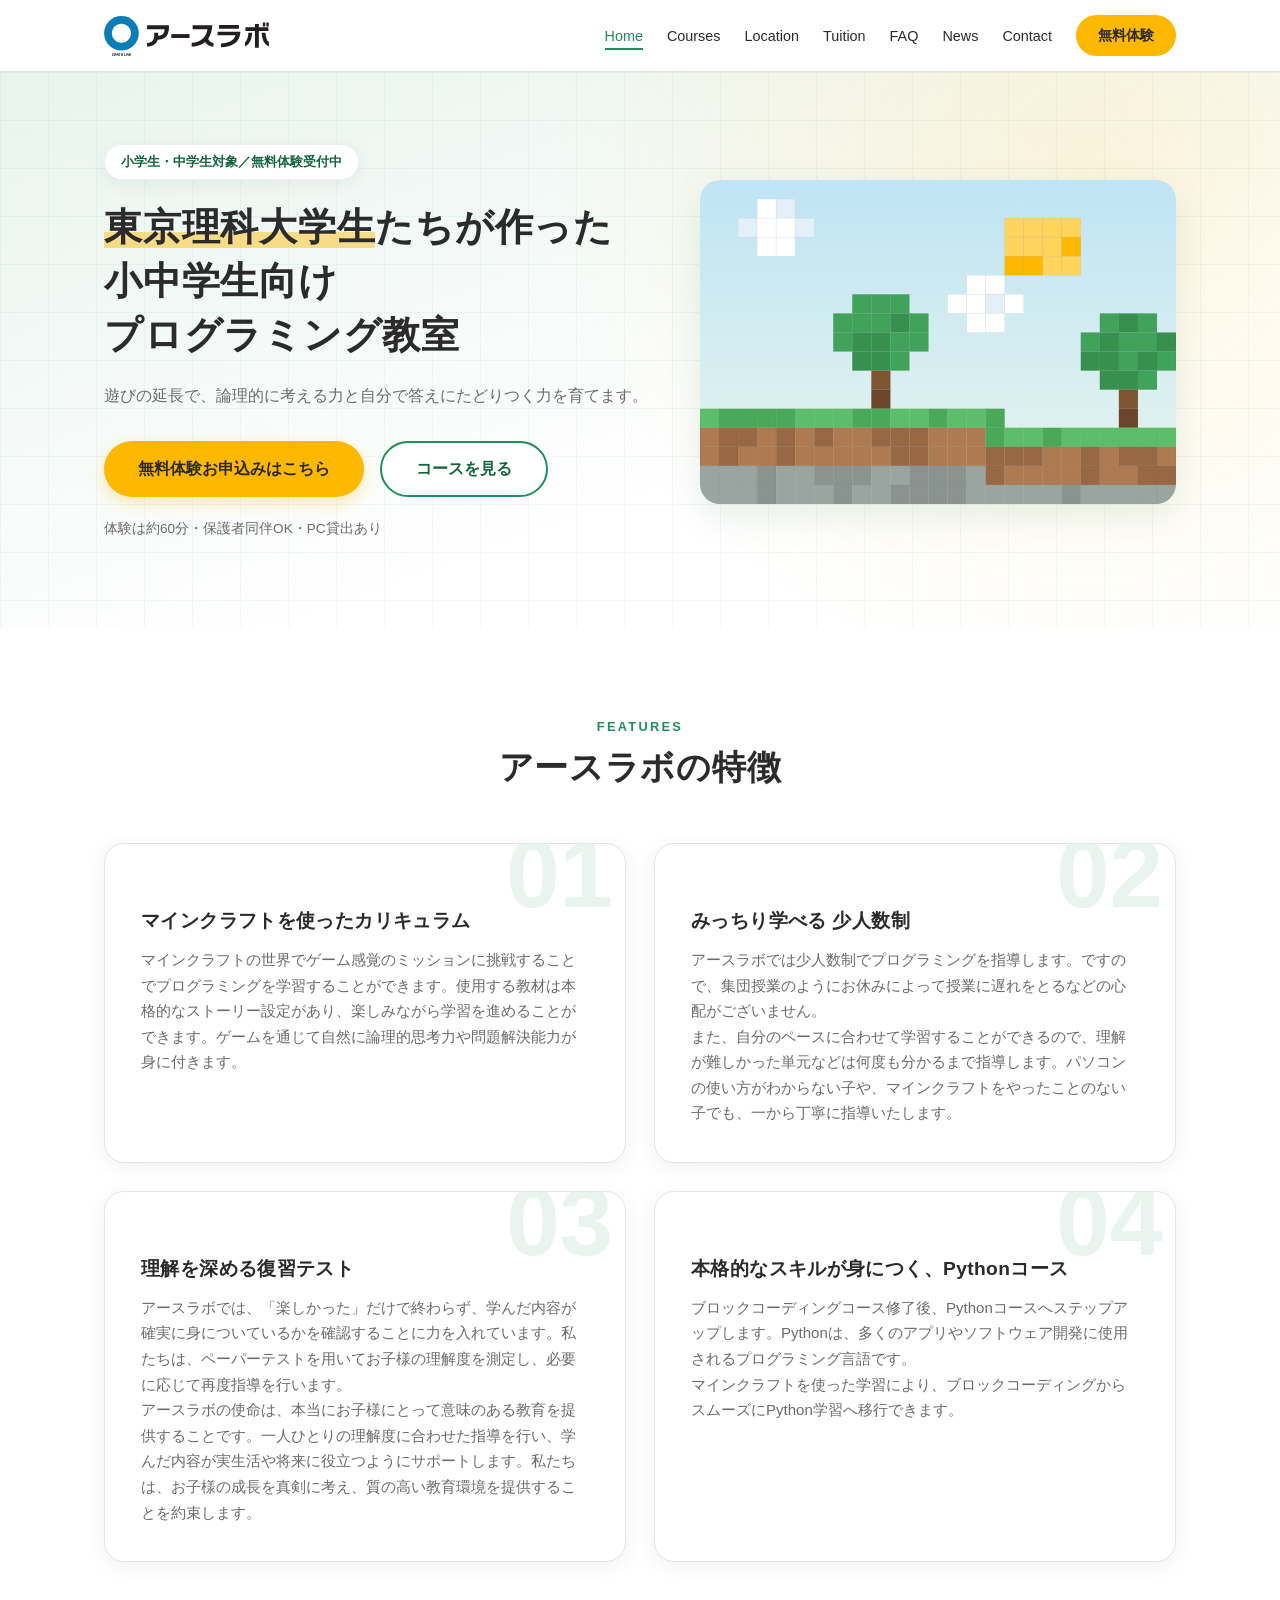
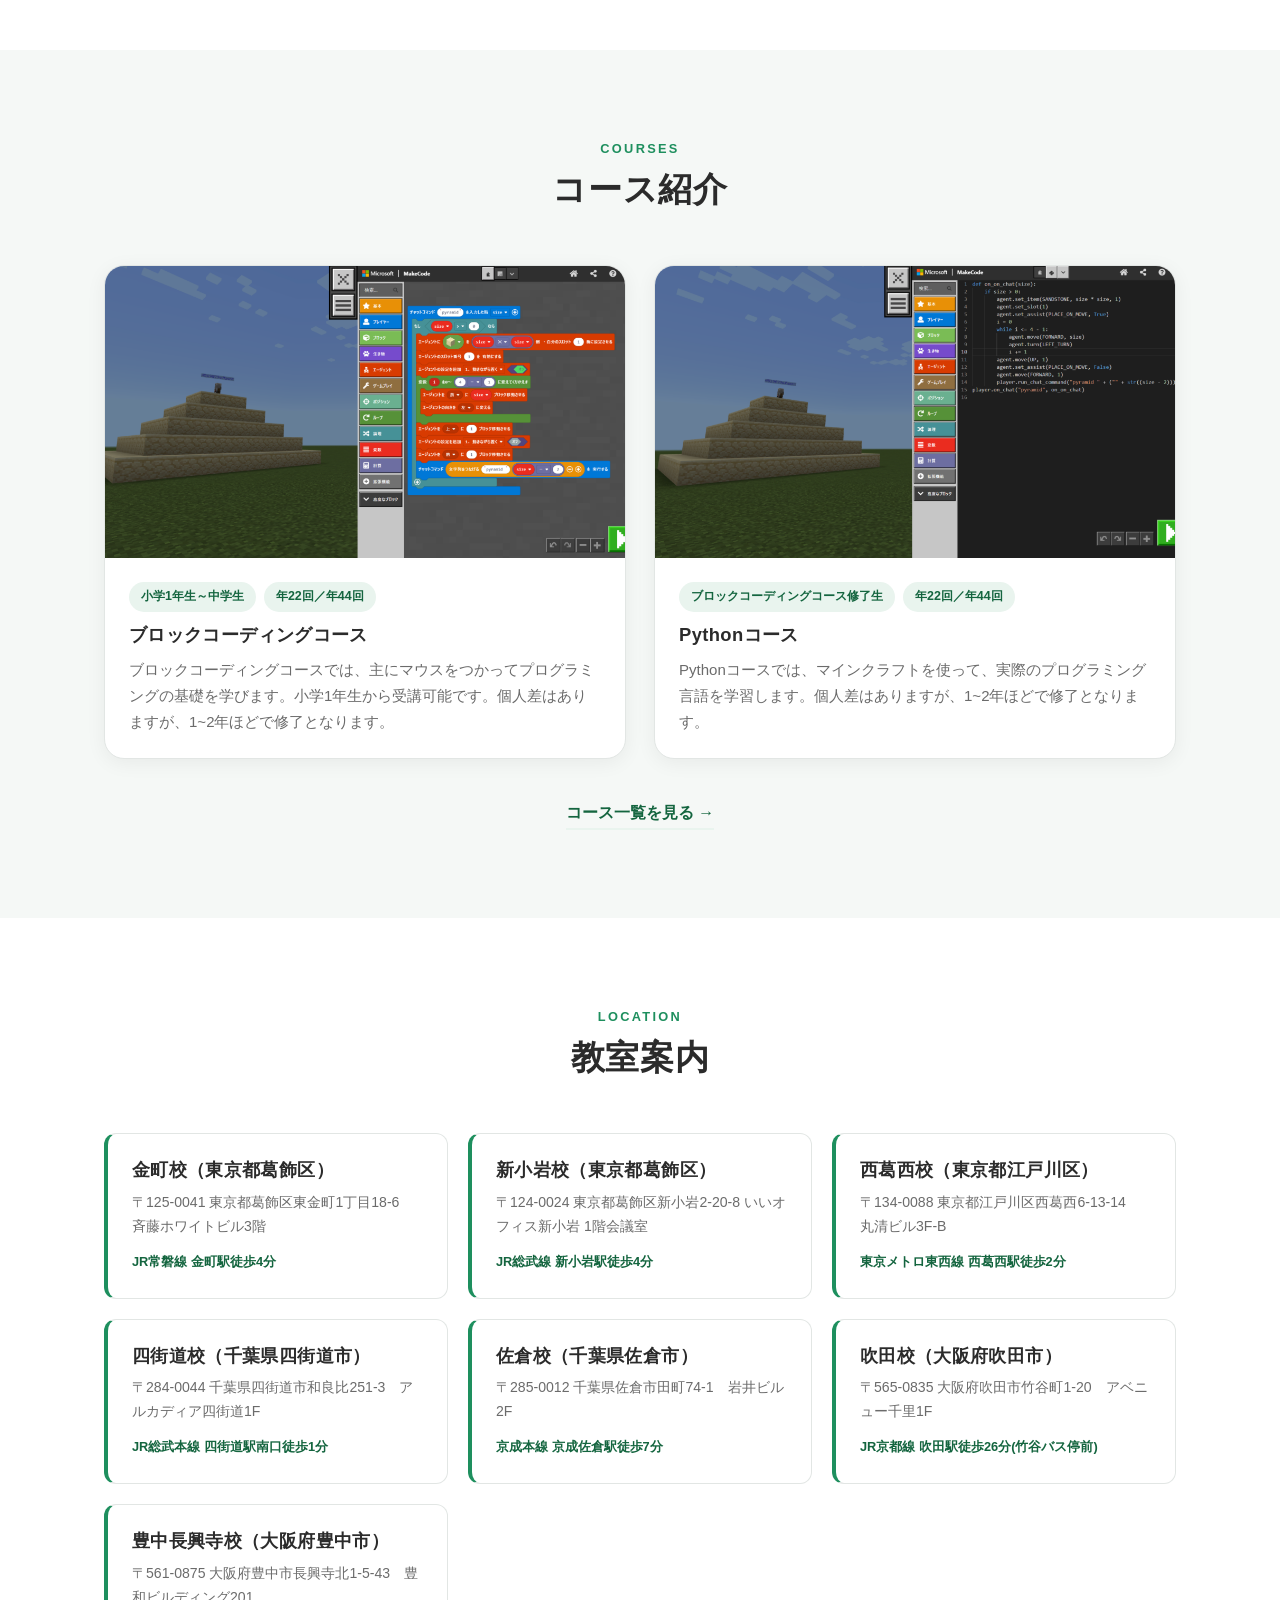
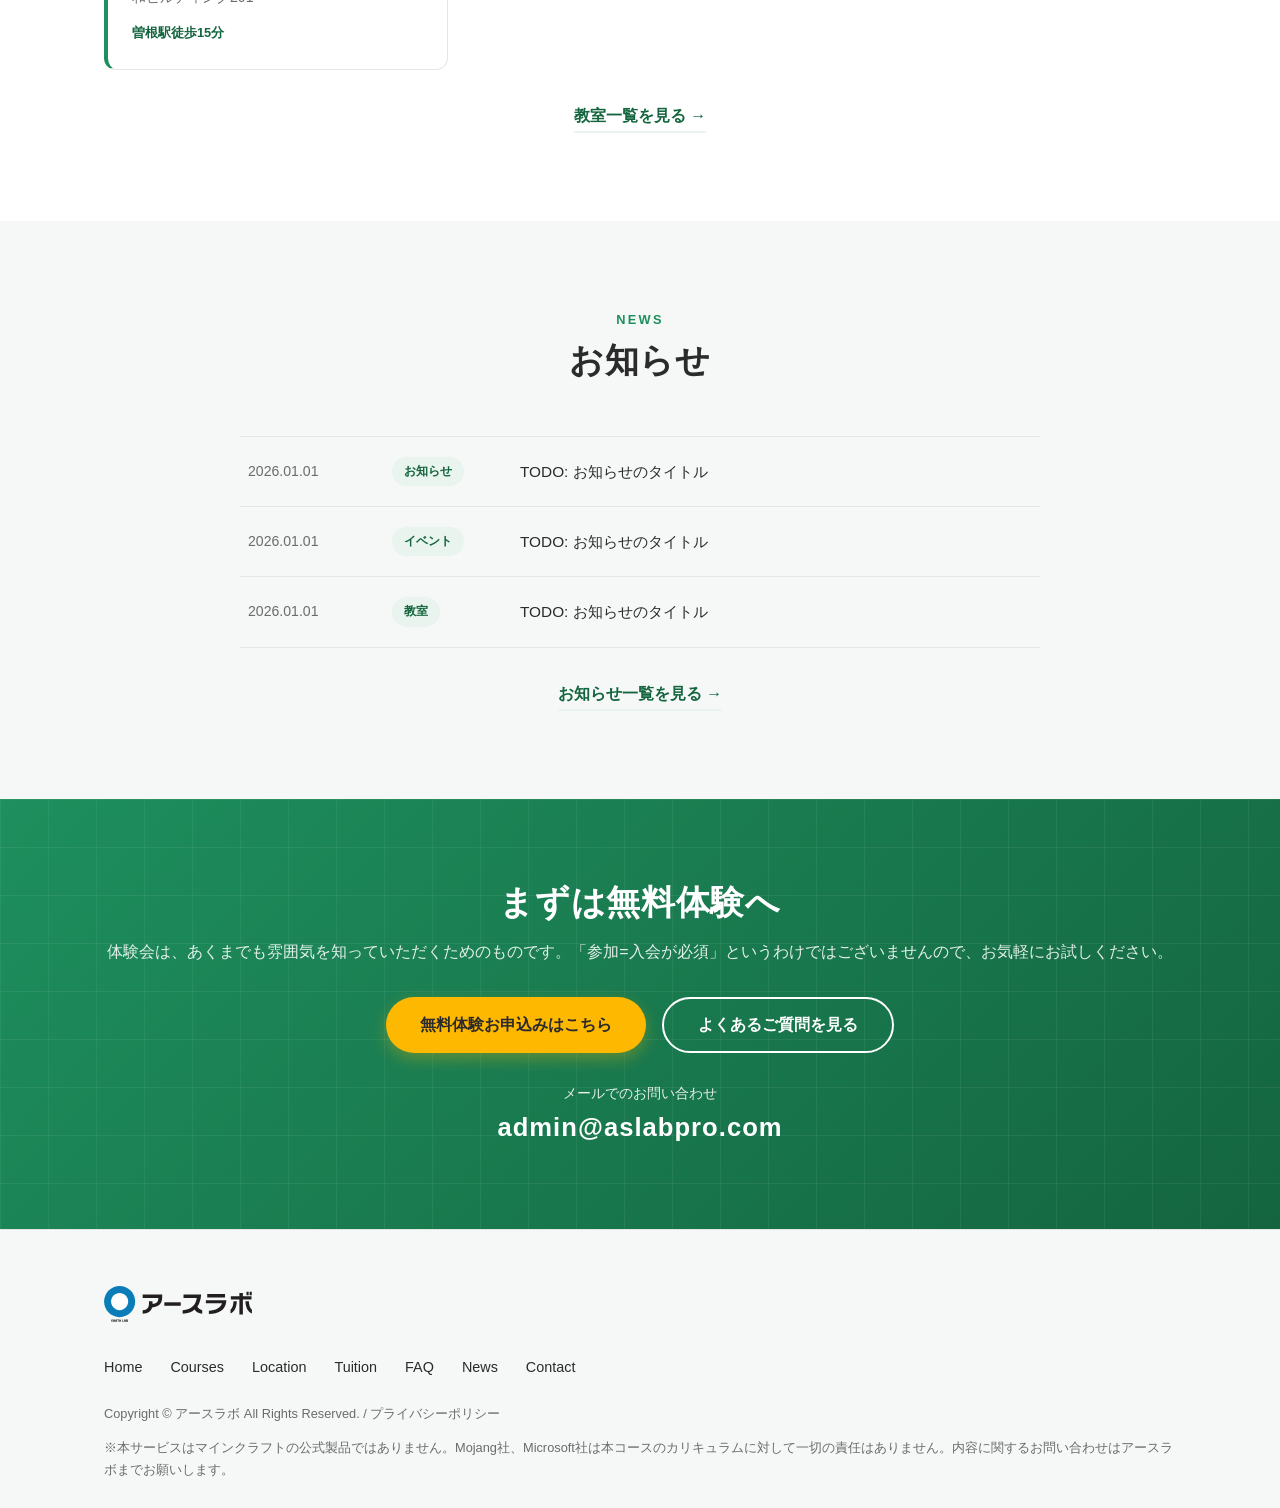
==== commit f291b85a: "問い合わせ先変更" ====
--- a/index.html
+++ b/index.html
@@ -209,10 +209,9 @@
           <a href="contact.html" class="button" data-trial-trigger>無料体験お申込みはこちら</a>
           <a href="faq.html" class="button button--outline">よくあるご質問を見る</a>
         </div>
-        <p class="cta__tel">
-          お電話でのお問い合わせ
-          <strong>TODO: 000-0000-0000</strong>
-          TODO: 受付時間
+        <p class="cta__mail">
+          メールでのお問い合わせ
+          <a href="mailto:admin@aslabpro.com">admin@aslabpro.com</a>
         </p>
       </div>
     </section>
--- a/css/style.css
+++ b/css/style.css
@@ -691,17 +691,20 @@
   justify-content: center;
 }
 
-.cta__tel {
+.cta__mail {
   margin-top: 28px;
   font-size: 0.9rem;
   color: rgba(255, 255, 255, 0.88);
 }
 
-.cta__tel strong {
+.cta__mail a {
   display: block;
   font-family: var(--font-en);
   font-size: 1.6rem;
+  font-weight: 700;
   letter-spacing: 0.04em;
+  color: #fff;
+  overflow-wrap: anywhere;
 }
 
 /* --- Footer --------------------------------------------------------------- */
@@ -1009,8 +1012,14 @@
 /* --- 料金プラン ------------------------------------------------------- */
 .price-grid {
   display: grid;
-  grid-template-columns: repeat(auto-fit, minmax(260px, 1fr));
+  grid-template-columns: repeat(2, 1fr);
   gap: 24px;
+}
+
+@media (max-width: 600px) {
+  .price-grid {
+    grid-template-columns: 1fr;
+  }
 }
 
 .price-card {
@@ -1329,7 +1338,7 @@
 }
 
 /* --- フォーム ---------------------------------------------------------- */
-.contact-tel {
+.contact-mail {
   max-width: 640px;
   margin: 0 auto 48px;
   padding: 32px;
@@ -1340,16 +1349,20 @@
   box-shadow: var(--shadow);
 }
 
-.contact-tel__label {
+.contact-mail__label {
   font-size: 0.88rem;
   color: var(--color-text-light);
 }
 
-.contact-tel__num {
+.contact-mail__address {
   font-family: var(--font-en);
-  font-size: clamp(1.7rem, 4vw, 2.2rem);
+  font-size: clamp(1.4rem, 4vw, 2.2rem);
   font-weight: 700;
   letter-spacing: 0.04em;
+  overflow-wrap: anywhere;
+}
+
+.contact-mail__address a {
   color: var(--color-primary-dark);
 }
 
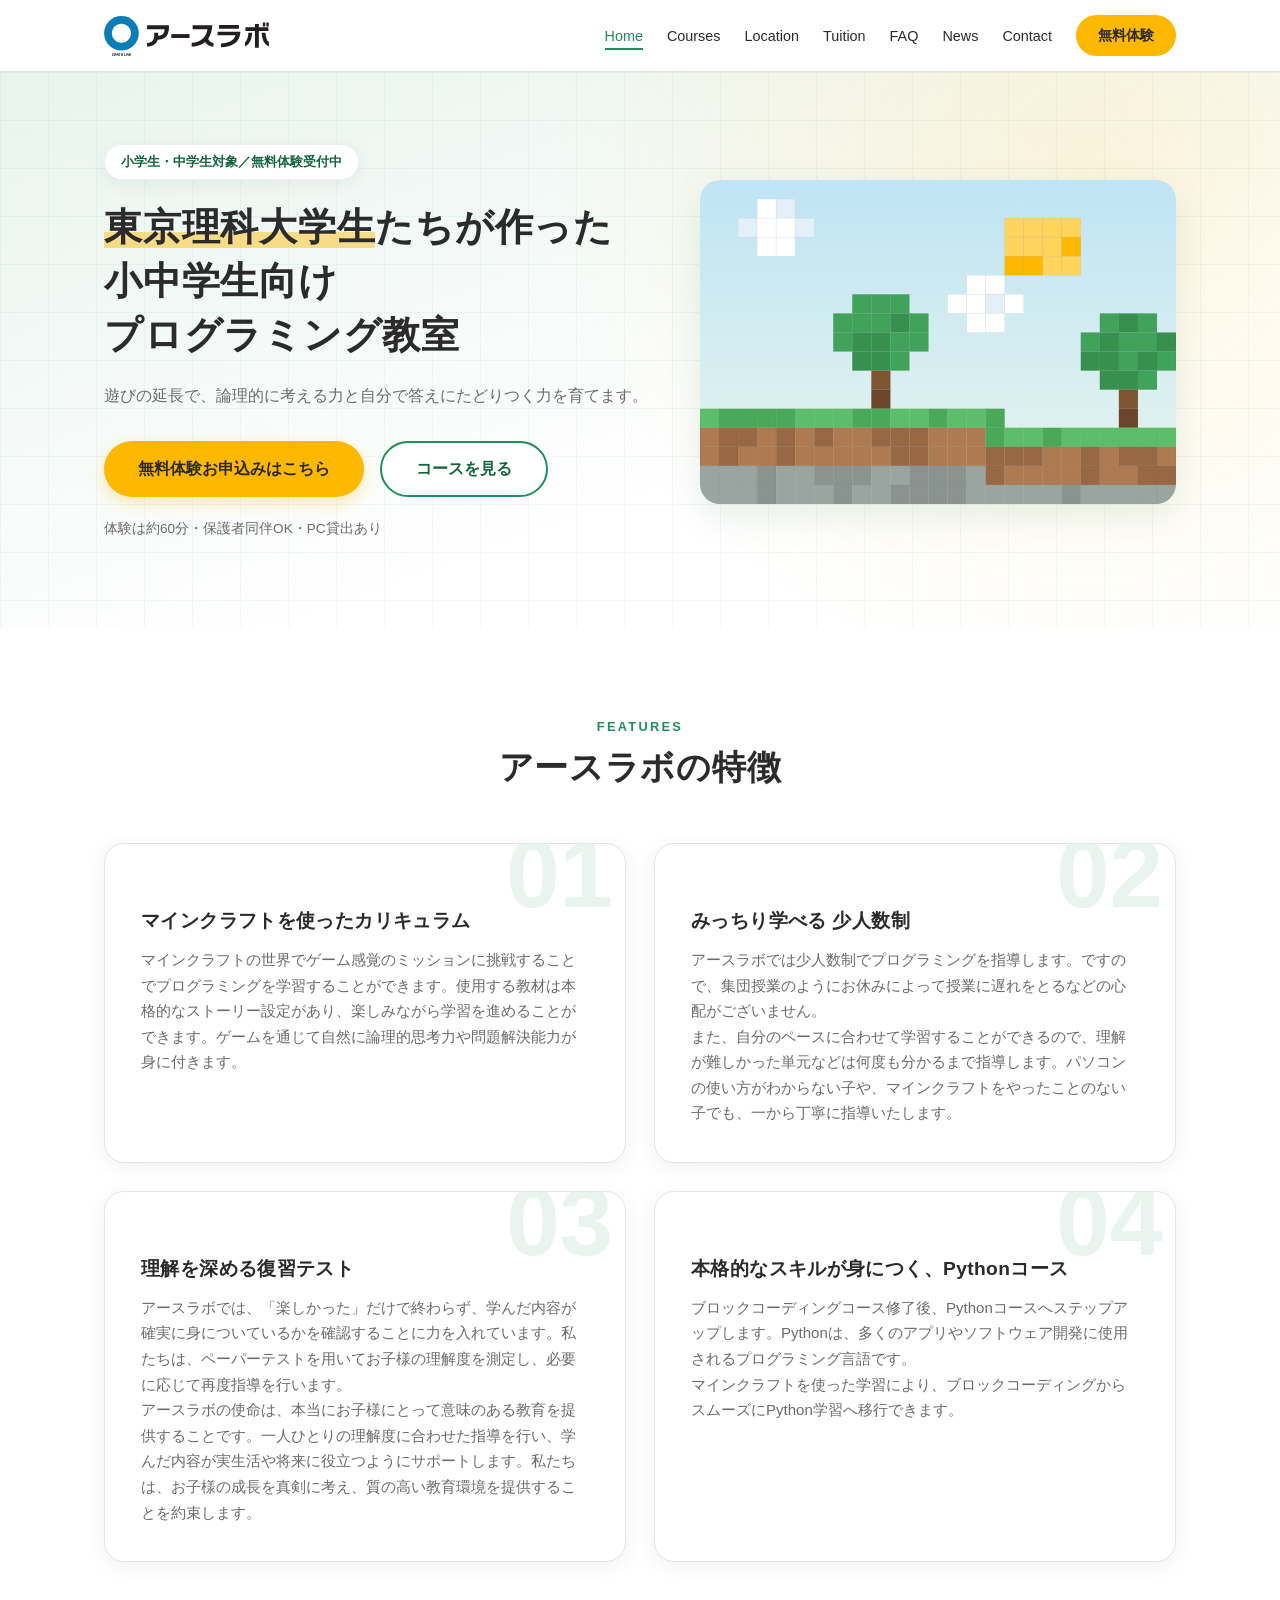
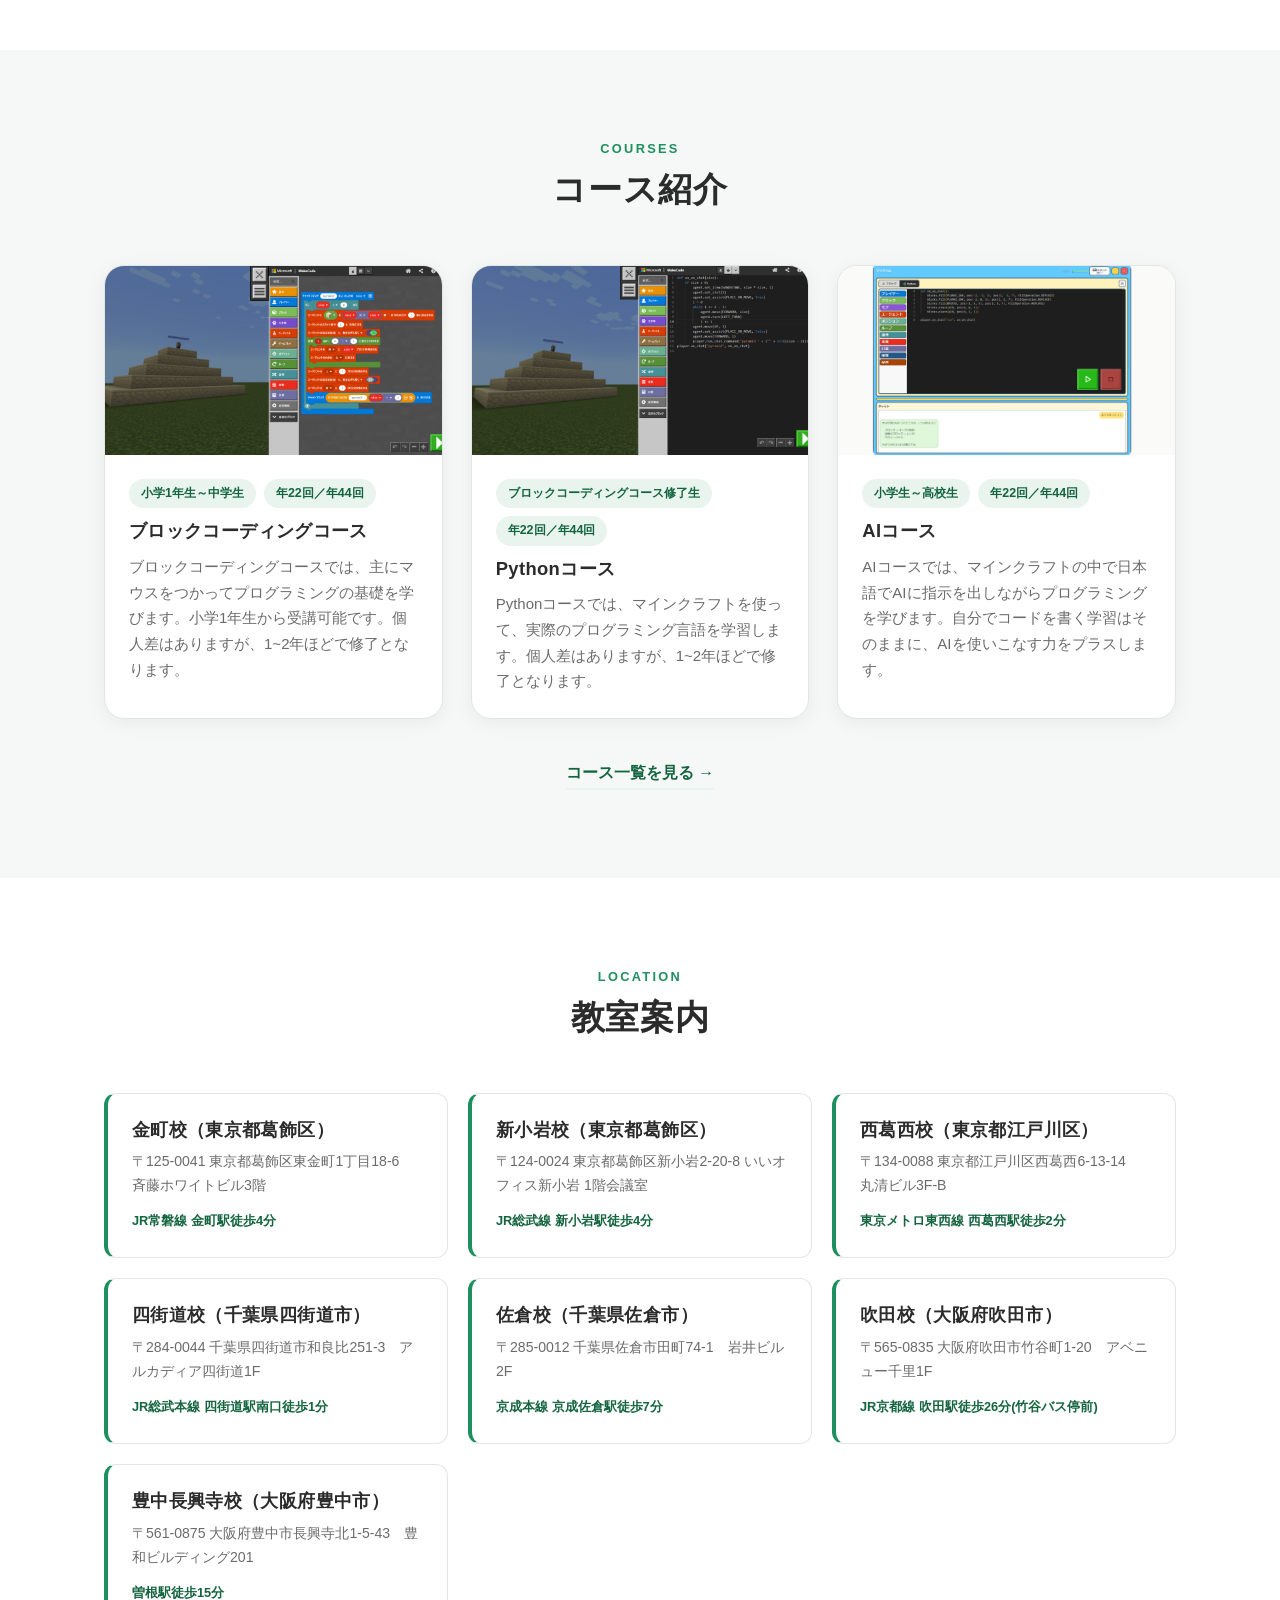
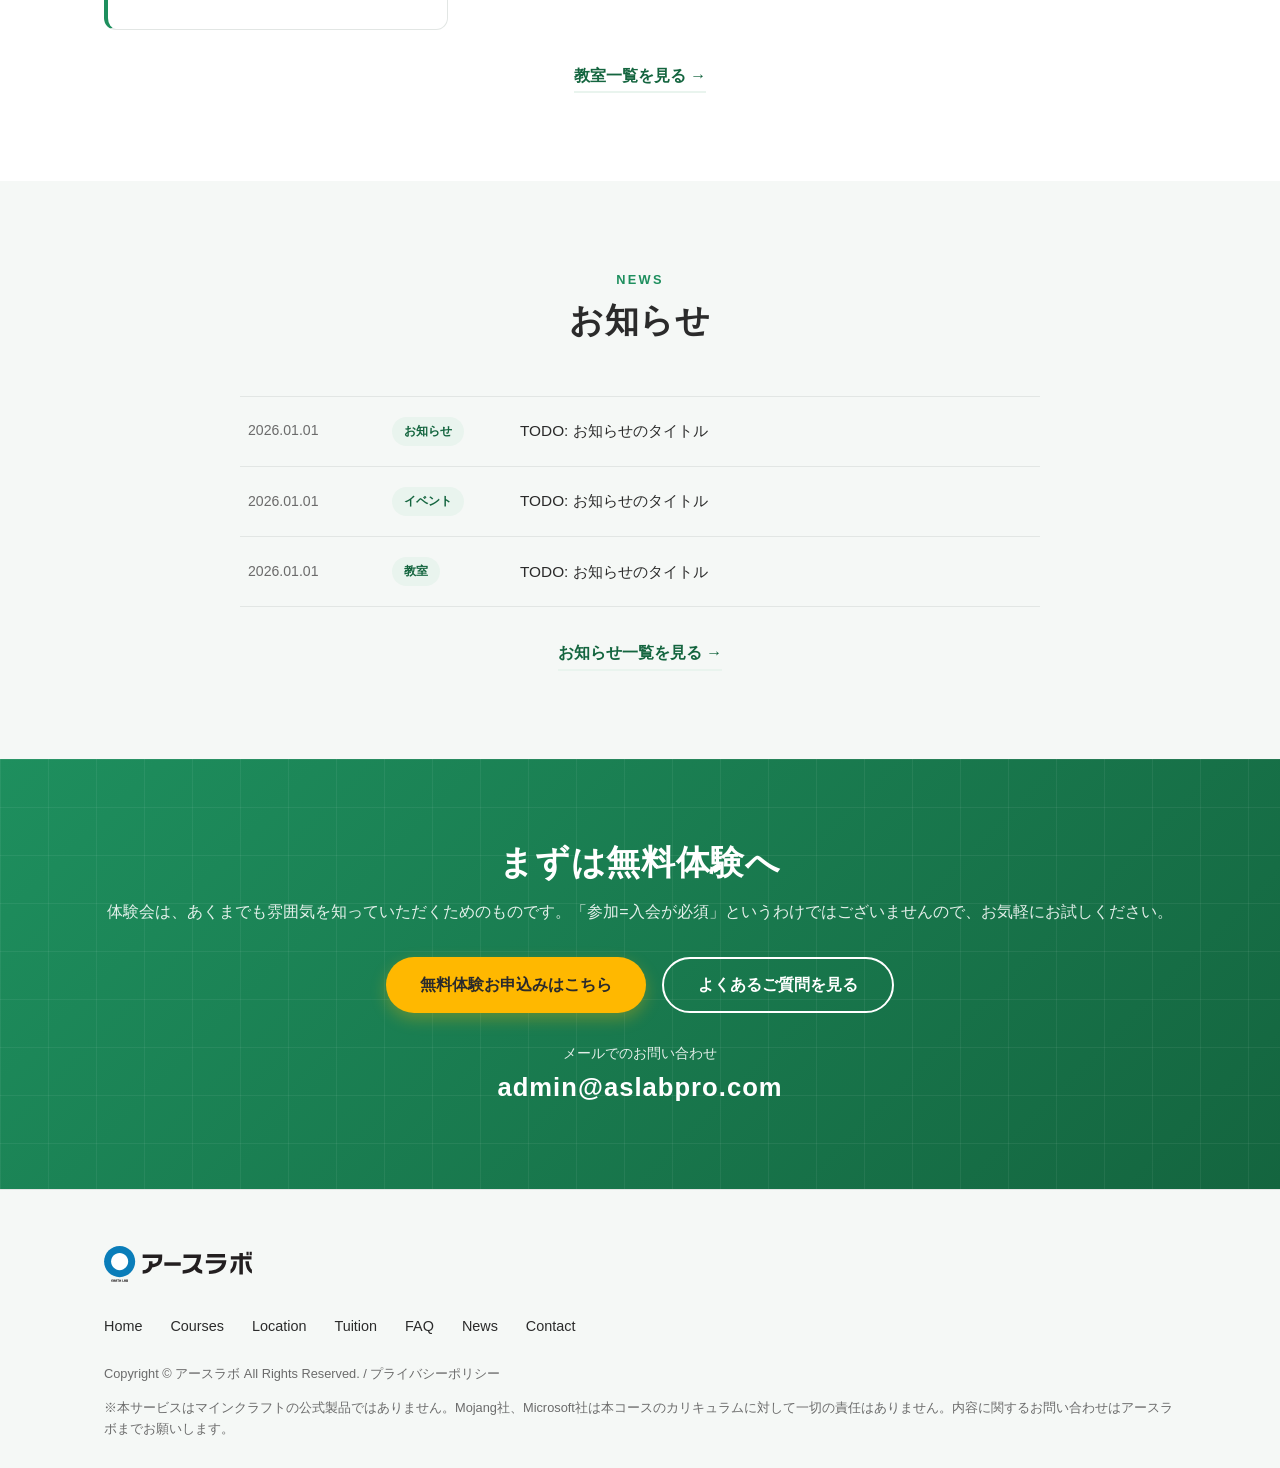
==== commit 818de6db: "topページにAIコース追加" ====
--- a/index.html
+++ b/index.html
@@ -3,6 +3,7 @@
 <head>
   <meta charset="UTF-8" />
   <meta name="viewport" content="width=device-width, initial-scale=1.0" />
+  <meta name="robots" content="noindex, nofollow" />
   <title>トップページ｜アースラボ</title>
   <meta name="description" content="マインクラフトで学ぶ、アースラボのプログラミングスクール。" />
   <link rel="stylesheet" href="css/reset.css" />
@@ -115,6 +116,17 @@
               <p>Pythonコースでは、マインクラフトを使って、実際のプログラミング言語を学習します。個人差はありますが、1~2年ほどで修了となります。</p>
             </div>
           </div>
+          <div class="card">
+            <img src="images/courses/courses_ai.png" alt="AIコースの学習画面" />
+            <div class="card-body">
+              <div class="tag-list">
+                <span class="tag">小学生～高校生</span>
+                <span class="tag">年22回／年44回</span>
+              </div>
+              <h3>AIコース</h3>
+              <p>AIコースでは、マインクラフトの中で日本語でAIに指示を出しながらプログラミングを学びます。自分でコードを書く学習はそのままに、AIを使いこなす力をプラスします。</p>
+            </div>
+          </div>
         </div>
         <p class="text-center" style="margin-top:40px;"><a href="courses.html" class="link-more">コース一覧を見る →</a></p>
       </div>
--- a/css/style.css
+++ b/css/style.css
@@ -1651,6 +1651,77 @@
   max-width: none;
 }
 
+.course-modal .marker {
+  background: linear-gradient(transparent 62%, rgba(255, 184, 0, 0.45) 62%);
+  font-weight: 700;
+}
+
+/* 番号つきの特長ブロック（ブロックコーディング・Pythonコース） */
+.course-point + .course-point {
+  margin-top: 16px;
+}
+
+.course-point {
+  padding: 24px;
+  border: 1px solid var(--color-border);
+  border-radius: var(--radius-lg);
+}
+
+.course-point__title {
+  display: flex;
+  align-items: center;
+  gap: 12px;
+  margin-bottom: 12px;
+  font-size: 1.1rem;
+  line-height: 1.5;
+}
+
+.course-point__num {
+  flex-shrink: 0;
+  display: grid;
+  place-items: center;
+  width: 36px;
+  height: 36px;
+  border-radius: 50%;
+  background: var(--color-primary);
+  color: #fff;
+  font-family: var(--font-en);
+  font-size: 1.1rem;
+  font-weight: 700;
+}
+
+.course-point p {
+  font-size: 0.94rem;
+}
+
+.course-point__figure {
+  margin: 20px auto 0;
+  text-align: center;
+}
+
+.course-point__figure--narrow {
+  max-width: 360px;
+}
+
+.course-point__figure img {
+  width: 100%;
+  height: auto;
+  border: 1px solid var(--color-border);
+  border-radius: 8px;
+}
+
+.course-point__figure figcaption {
+  margin-top: 10px;
+  color: var(--color-text-light);
+  font-size: 0.85rem;
+}
+
+.course-point__figure figcaption strong {
+  display: block;
+  color: var(--color-text);
+  font-size: 0.94rem;
+}
+
 @media (max-width: 720px) {
   .course-modal .step-item {
     grid-template-columns: 44px 1fr;
@@ -1671,6 +1742,10 @@
   .course-modal .step-item h3 {
     margin-top: 8px;
   }
+
+  .course-point {
+    padding: 18px;
+  }
 }
 
 /* 文章の中に混ぜて使うリンク */
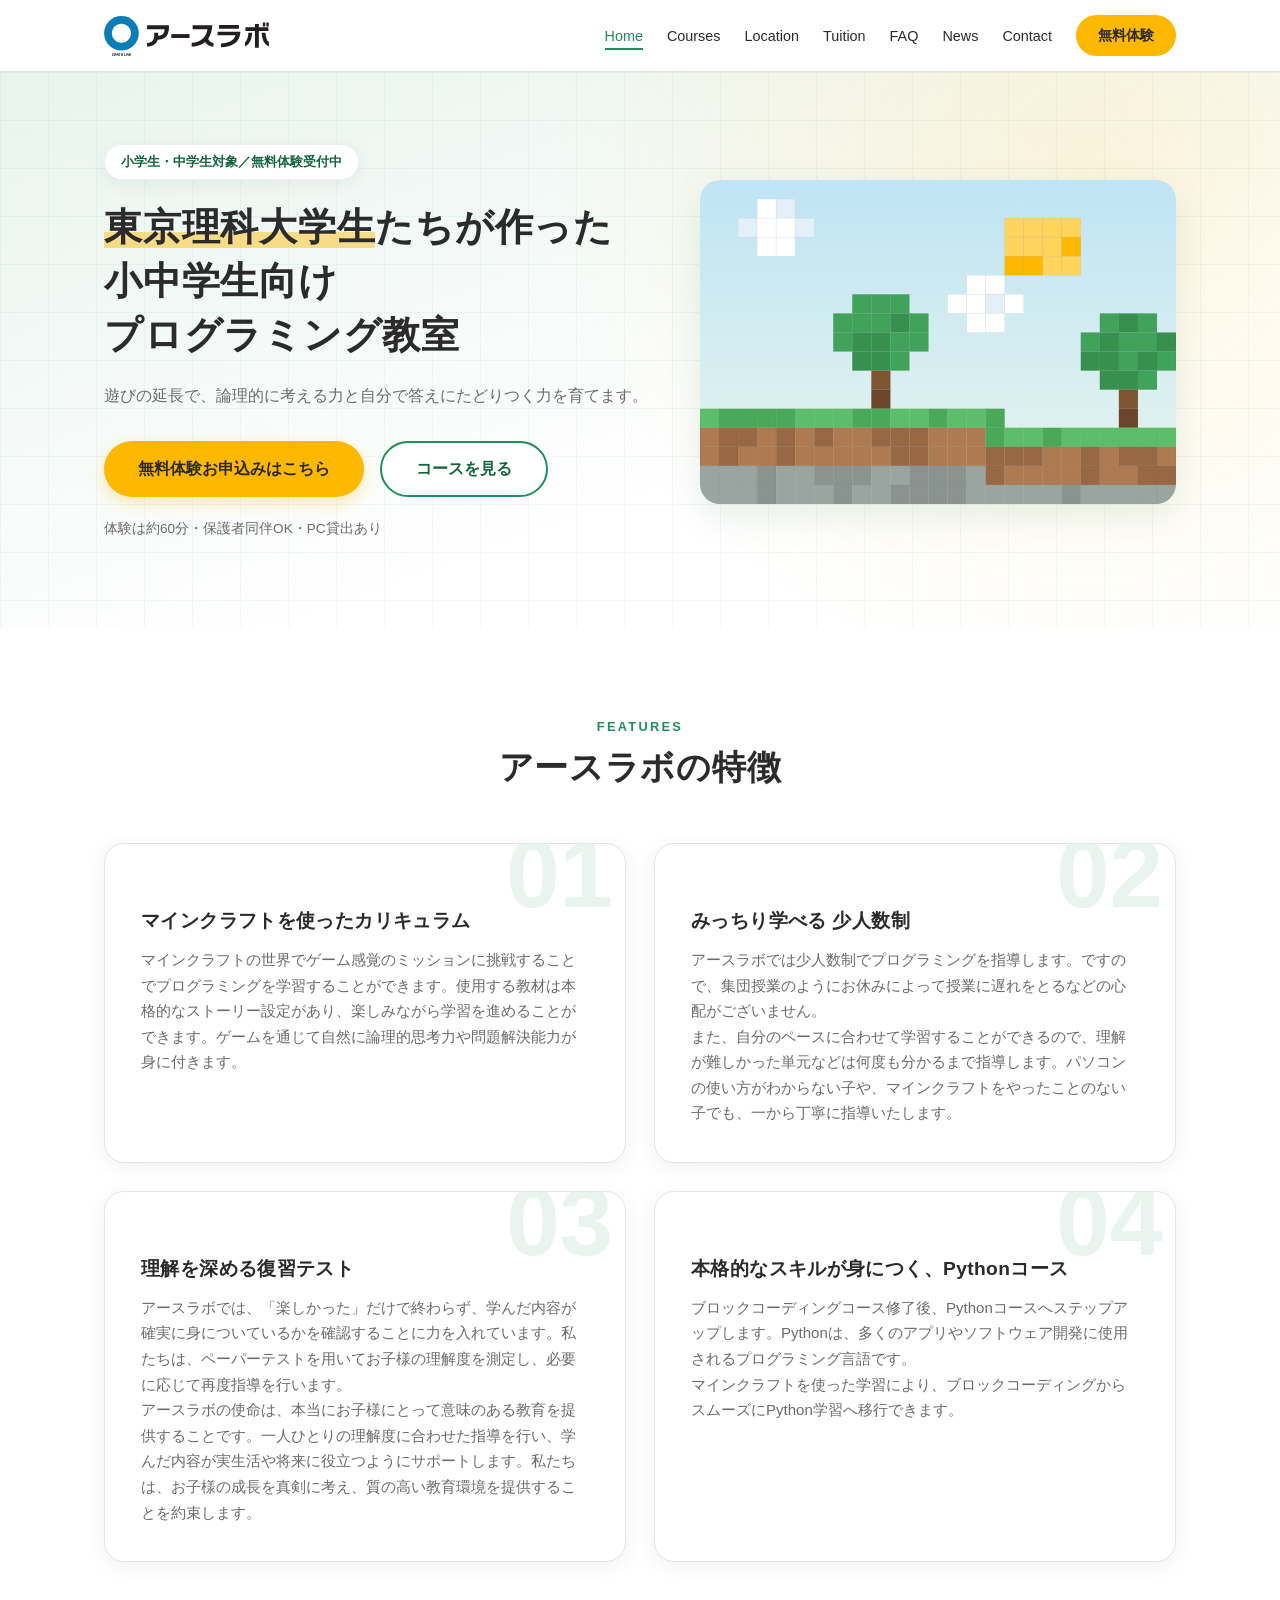
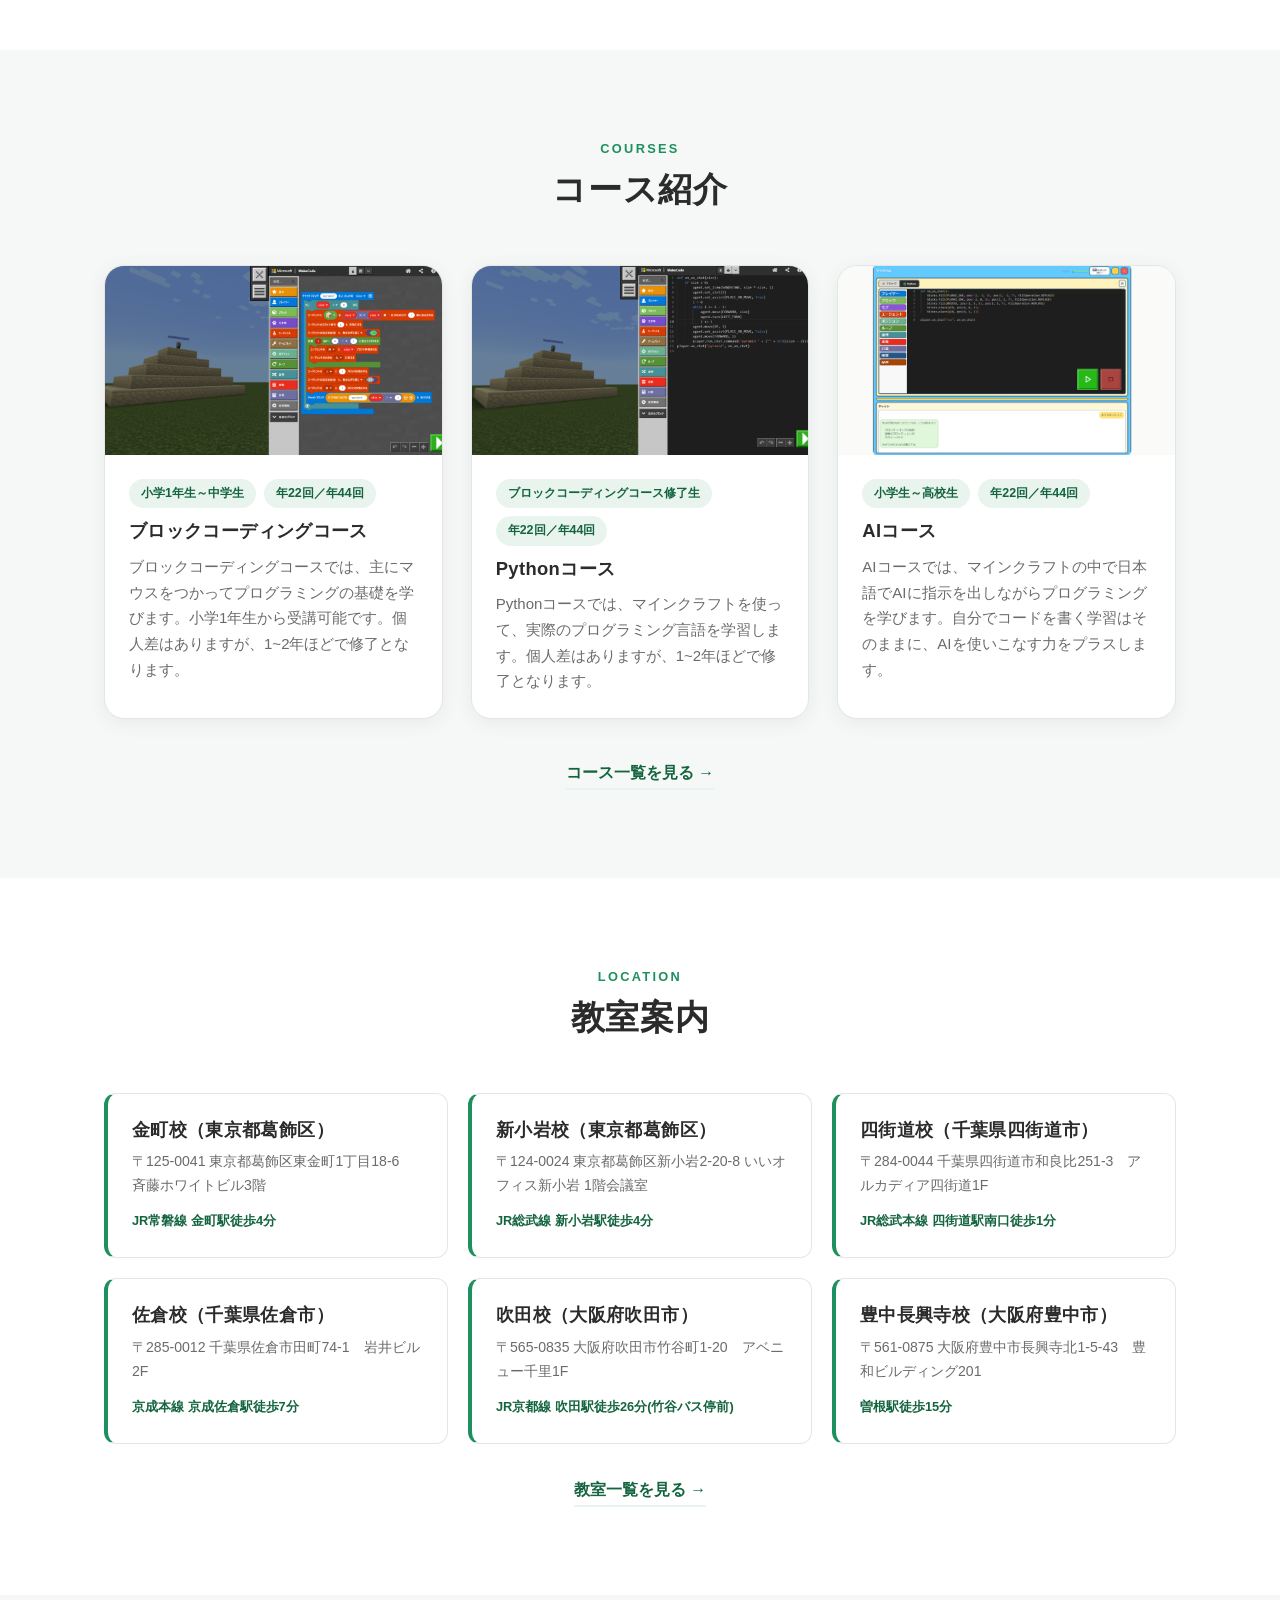
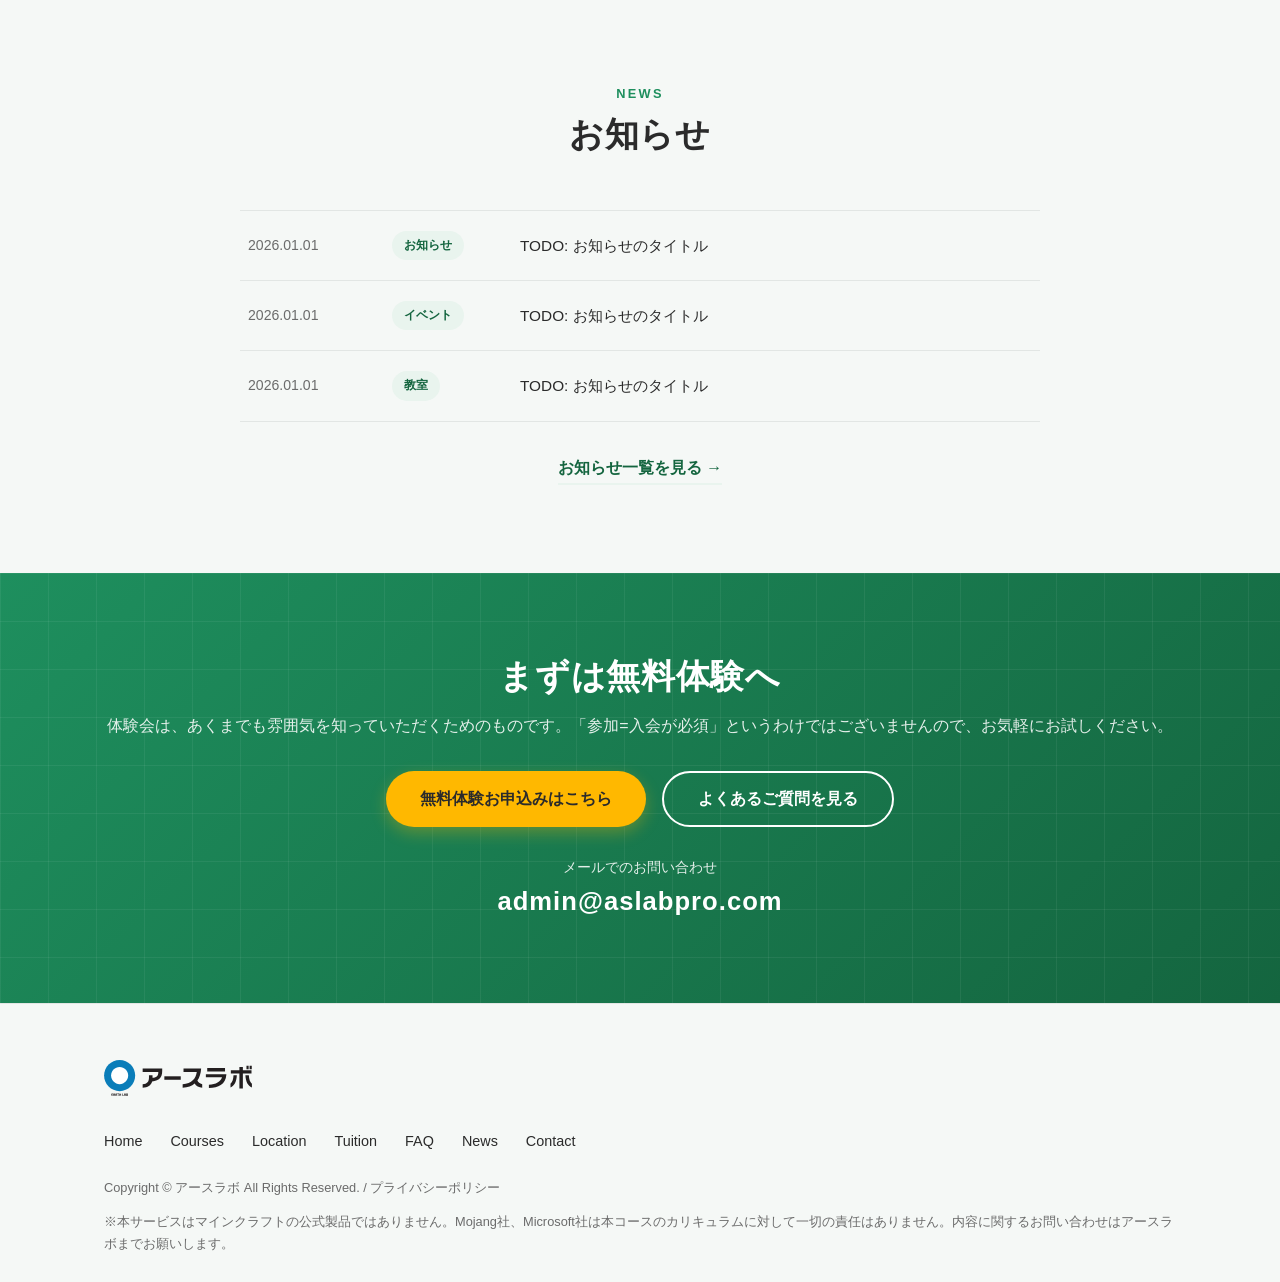
==== commit d056a1fe: "topから西葛西校削除" ====
--- a/index.html
+++ b/index.html
@@ -150,11 +150,6 @@
             <span class="station">JR総武線 新小岩駅徒歩4分</span>
           </a>
           <a href="locations.html" class="location-card">
-            <h3>西葛西校（東京都江戸川区）</h3>
-            <p>〒134-0088 東京都江戸川区西葛西6-13-14　丸清ビル3F-B</p>
-            <span class="station">東京メトロ東西線 西葛西駅徒歩2分</span>
-          </a>
-          <a href="locations.html" class="location-card">
             <h3>四街道校（千葉県四街道市）</h3>
             <p>〒284-0044 千葉県四街道市和良比251-3　アルカディア四街道1F</p>
             <span class="station">JR総武本線 四街道駅南口徒歩1分</span>
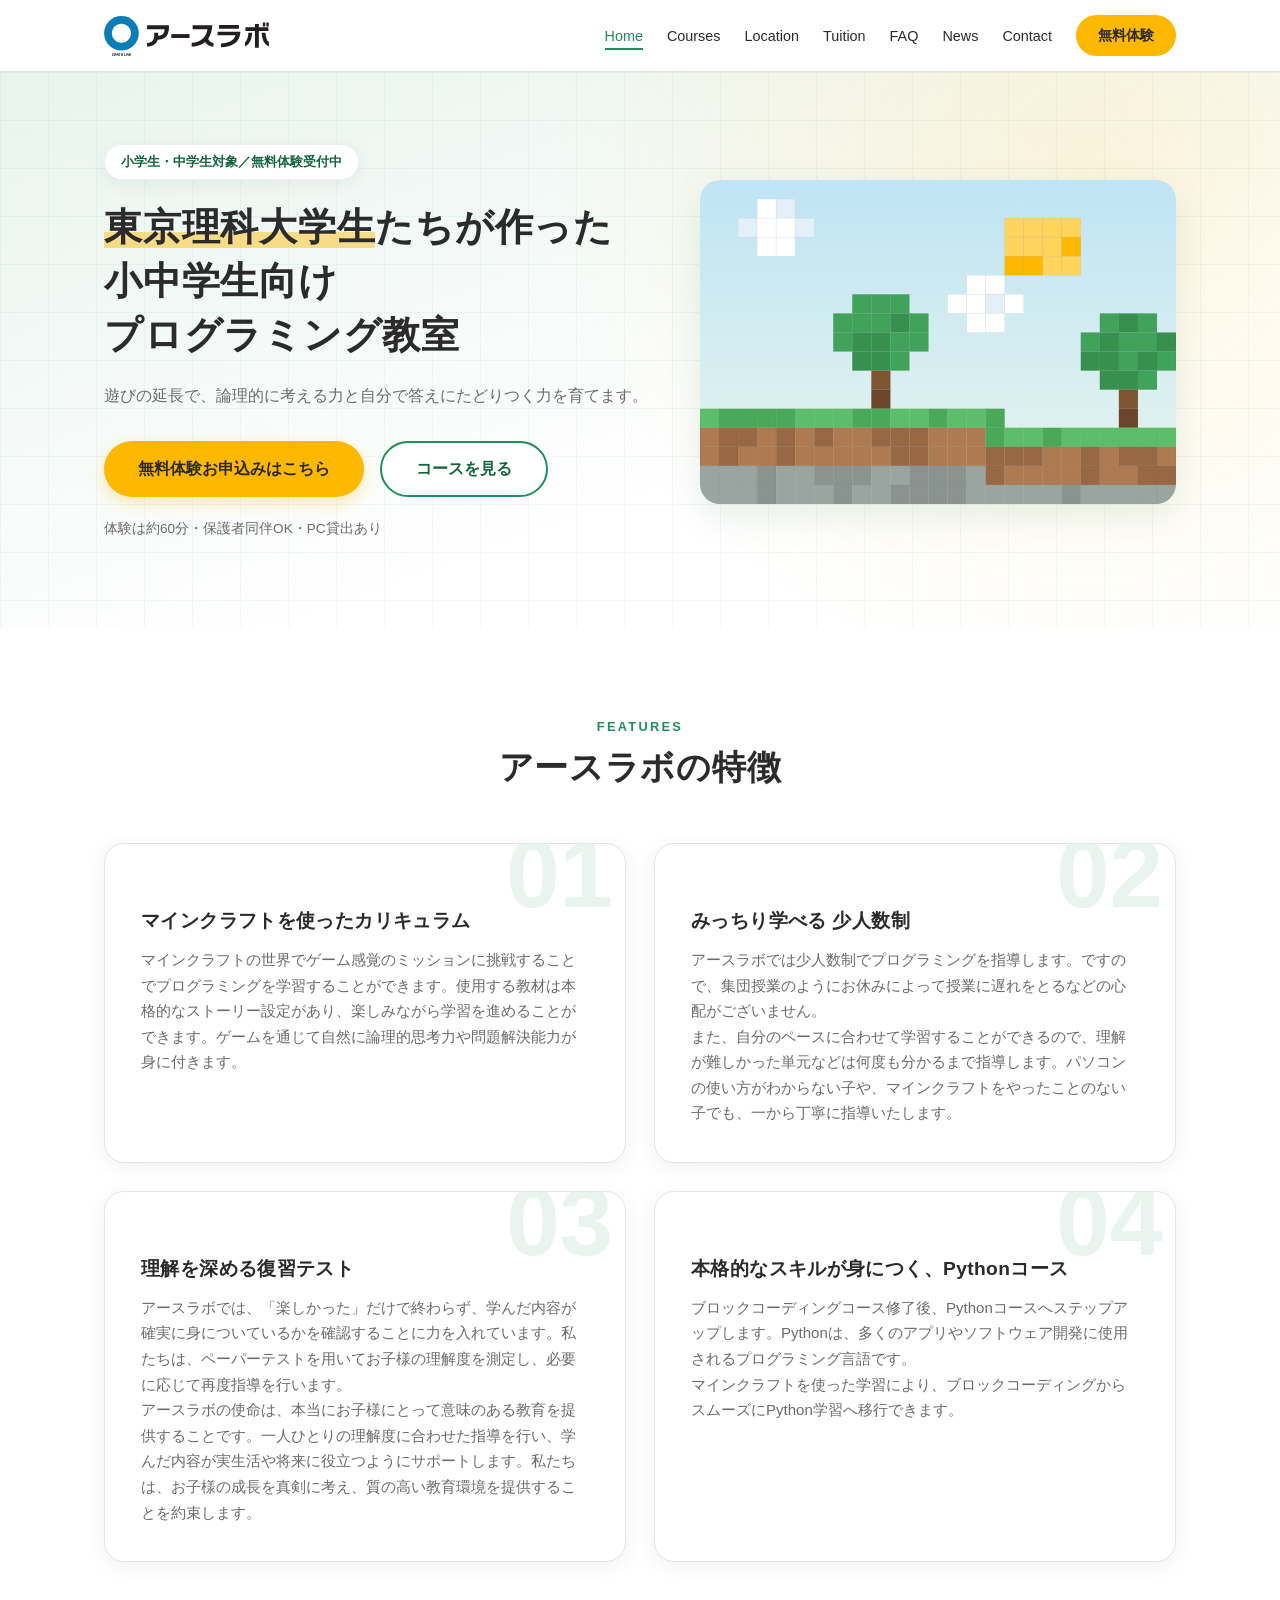
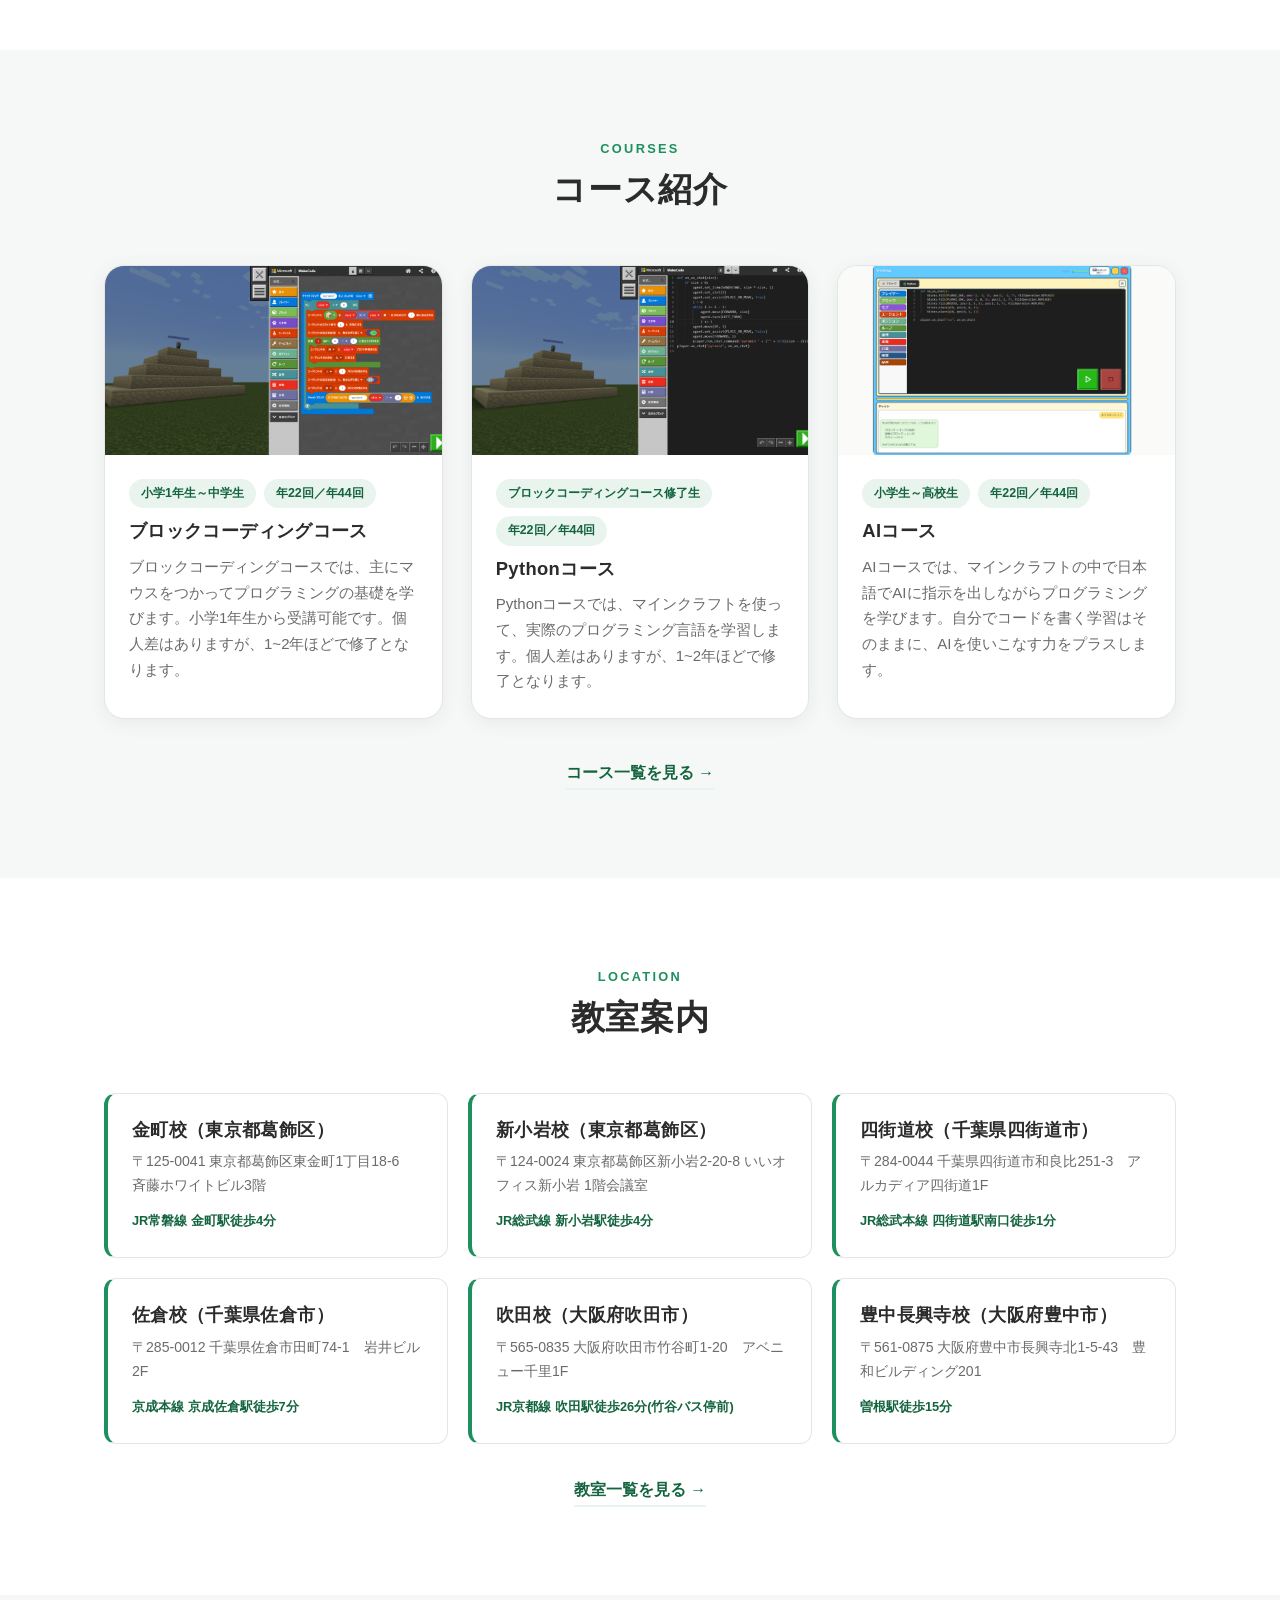
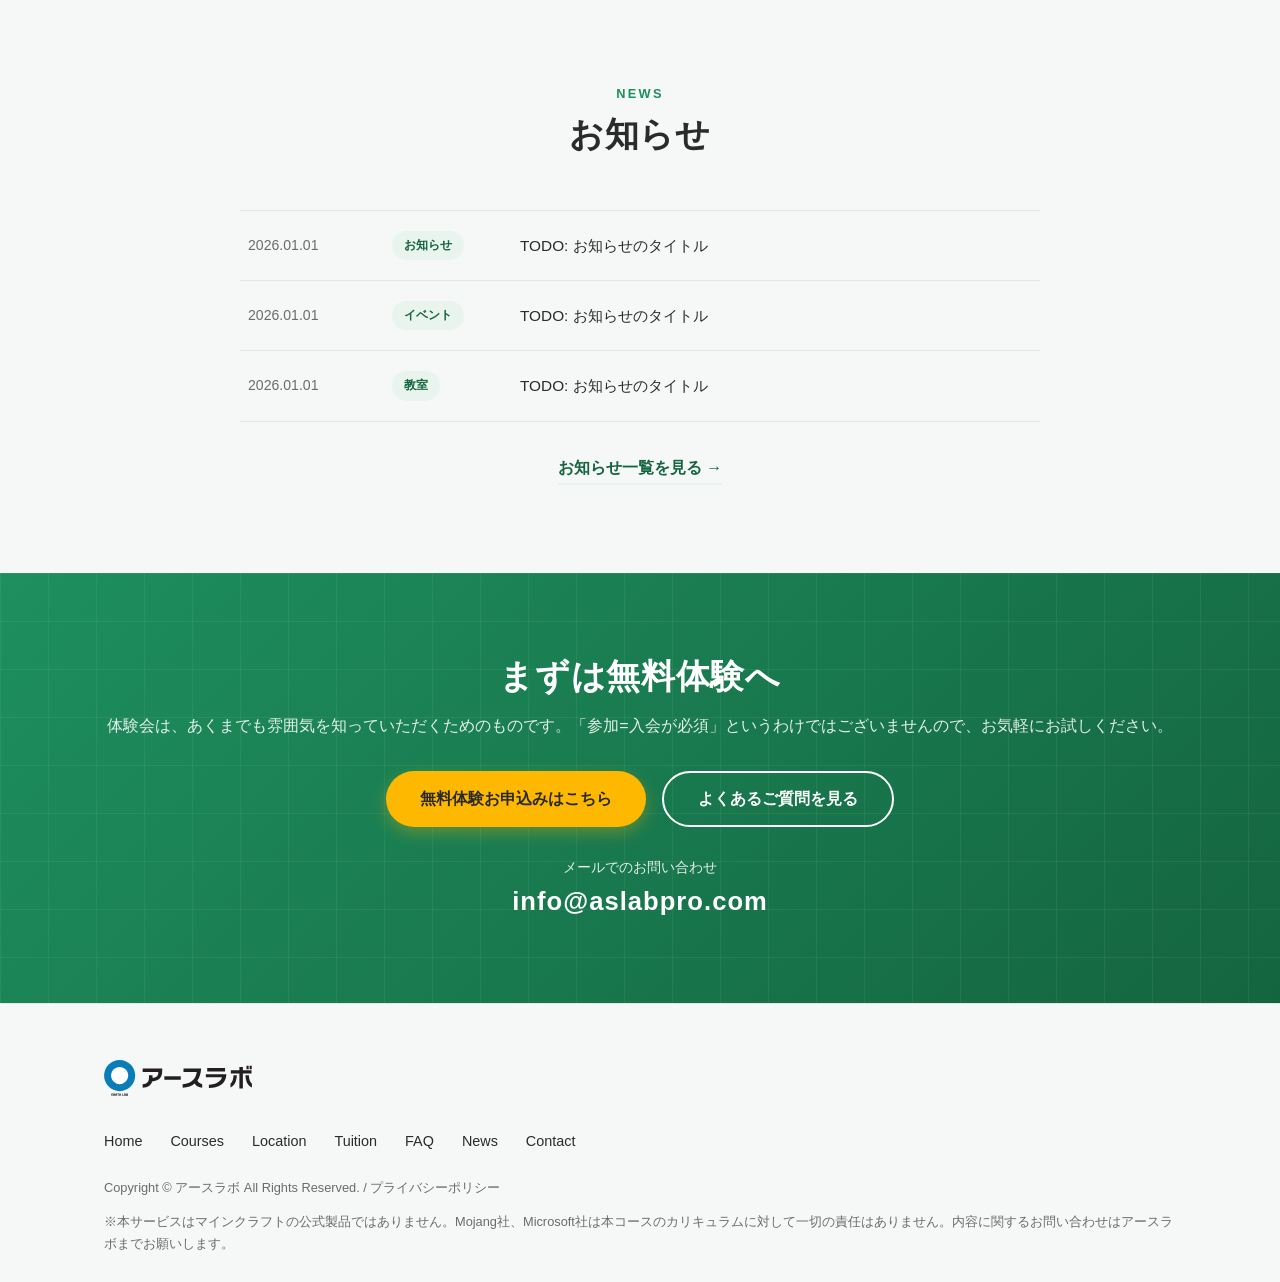
==== commit 891eb751: "メールアドレスの変更" ====
--- a/index.html
+++ b/index.html
@@ -218,7 +218,7 @@
         </div>
         <p class="cta__mail">
           メールでのお問い合わせ
-          <a href="mailto:admin@aslabpro.com">admin@aslabpro.com</a>
+          <a href="mailto:info@aslabpro.com">info@aslabpro.com</a>
         </p>
       </div>
     </section>
@@ -236,7 +236,7 @@
         <a href="news.html">News</a>
         <a href="contact.html">Contact</a>
       </nav>
-      <small>Copyright &copy; アースラボ All Rights Reserved. / <a href="#">プライバシーポリシー</a></small>
+      <small>Copyright &copy; アースラボ All Rights Reserved. / <a href="privacy.html">プライバシーポリシー</a></small>
       <small class="disclaimer">
         ※本サービスはマインクラフトの公式製品ではありません。Mojang社、Microsoft社は本コースのカリキュラムに対して一切の責任はありません。内容に関するお問い合わせはアースラボまでお願いします。
       </small>
--- a/css/style.css
+++ b/css/style.css
@@ -1759,3 +1759,33 @@
 .link-inline:hover {
   color: var(--color-primary);
 }
+
+/* プライバシーポリシー */
+.policy h3:first-of-type {
+  margin-top: 2.4em;
+}
+
+.policy h3 {
+  padding-bottom: 8px;
+  border-bottom: 2px solid var(--color-primary-tint);
+}
+
+.policy p,
+.policy li {
+  font-size: 0.95rem;
+  line-height: 1.9;
+}
+
+.policy .info-list,
+.policy-list {
+  margin-top: 1em;
+}
+
+.policy-list {
+  padding-left: 1.6em;
+  list-style: decimal;
+}
+
+.policy-list li + li {
+  margin-top: 0.4em;
+}
